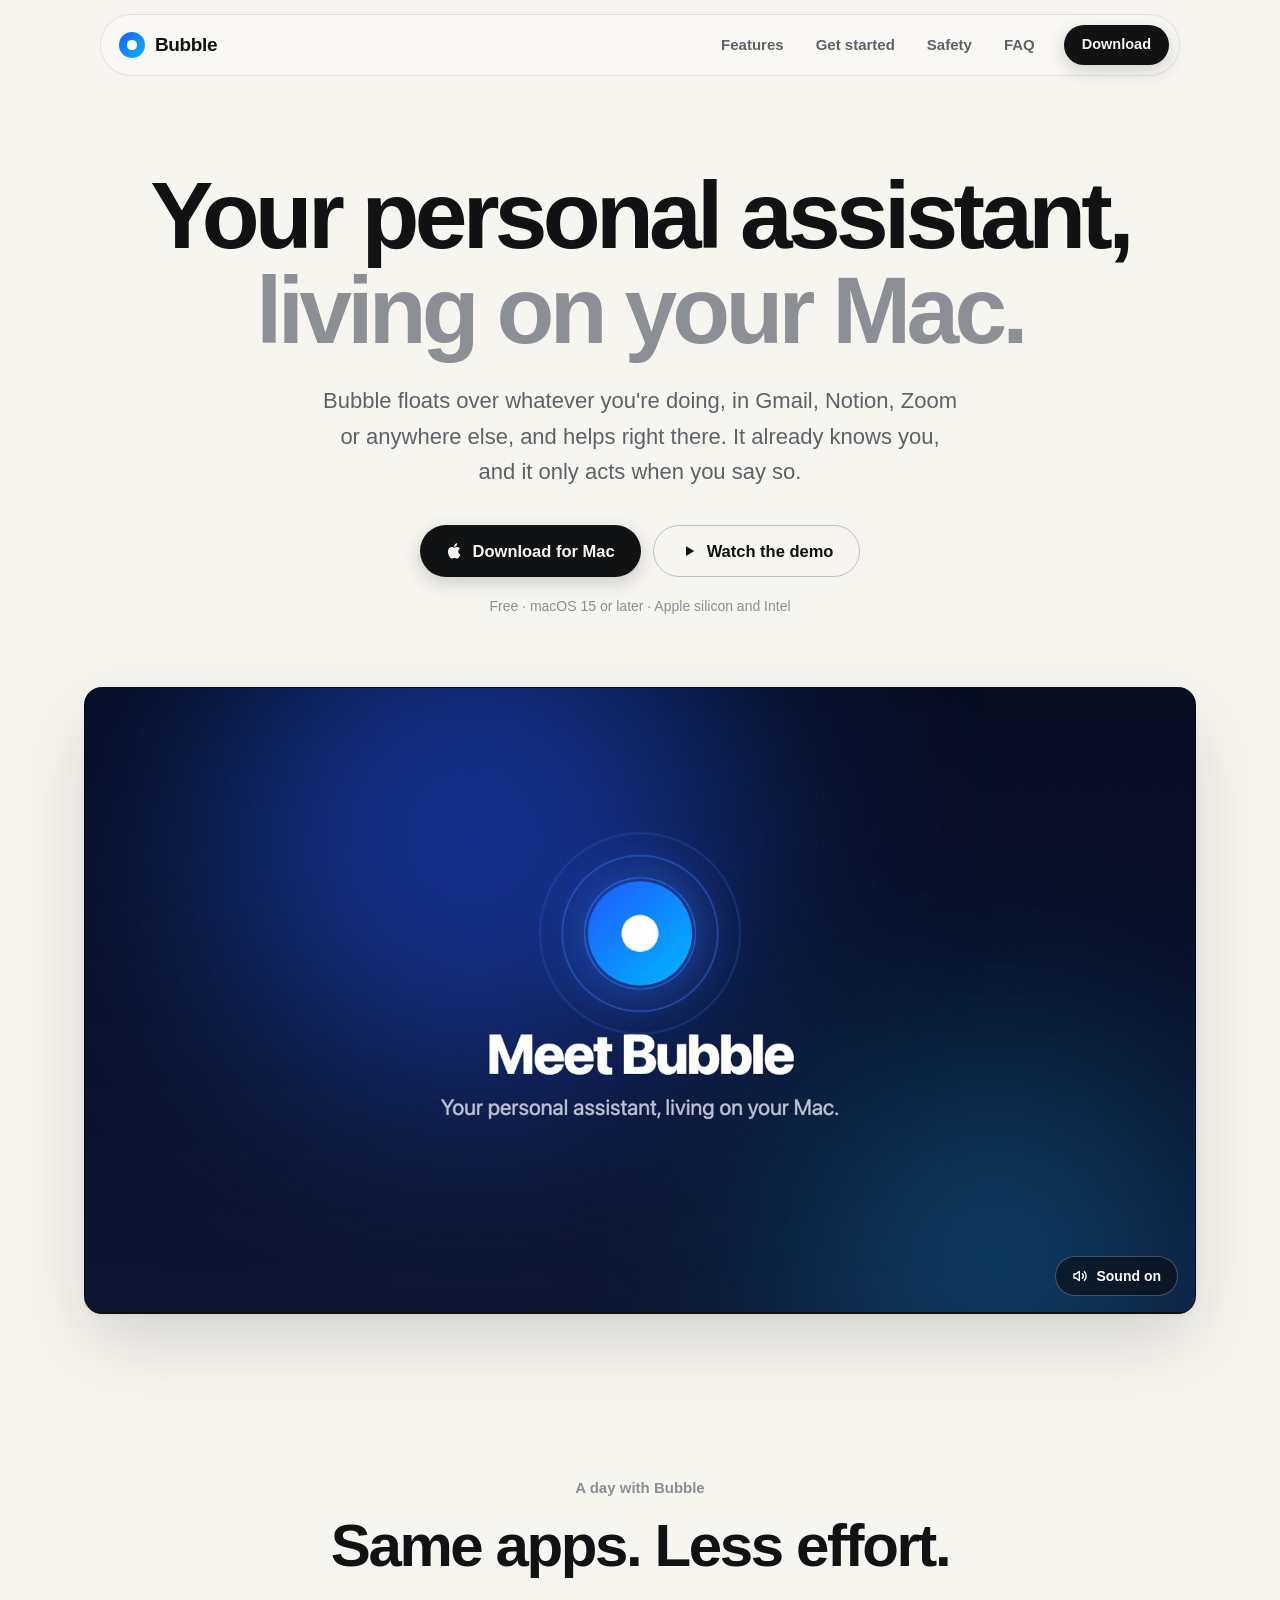
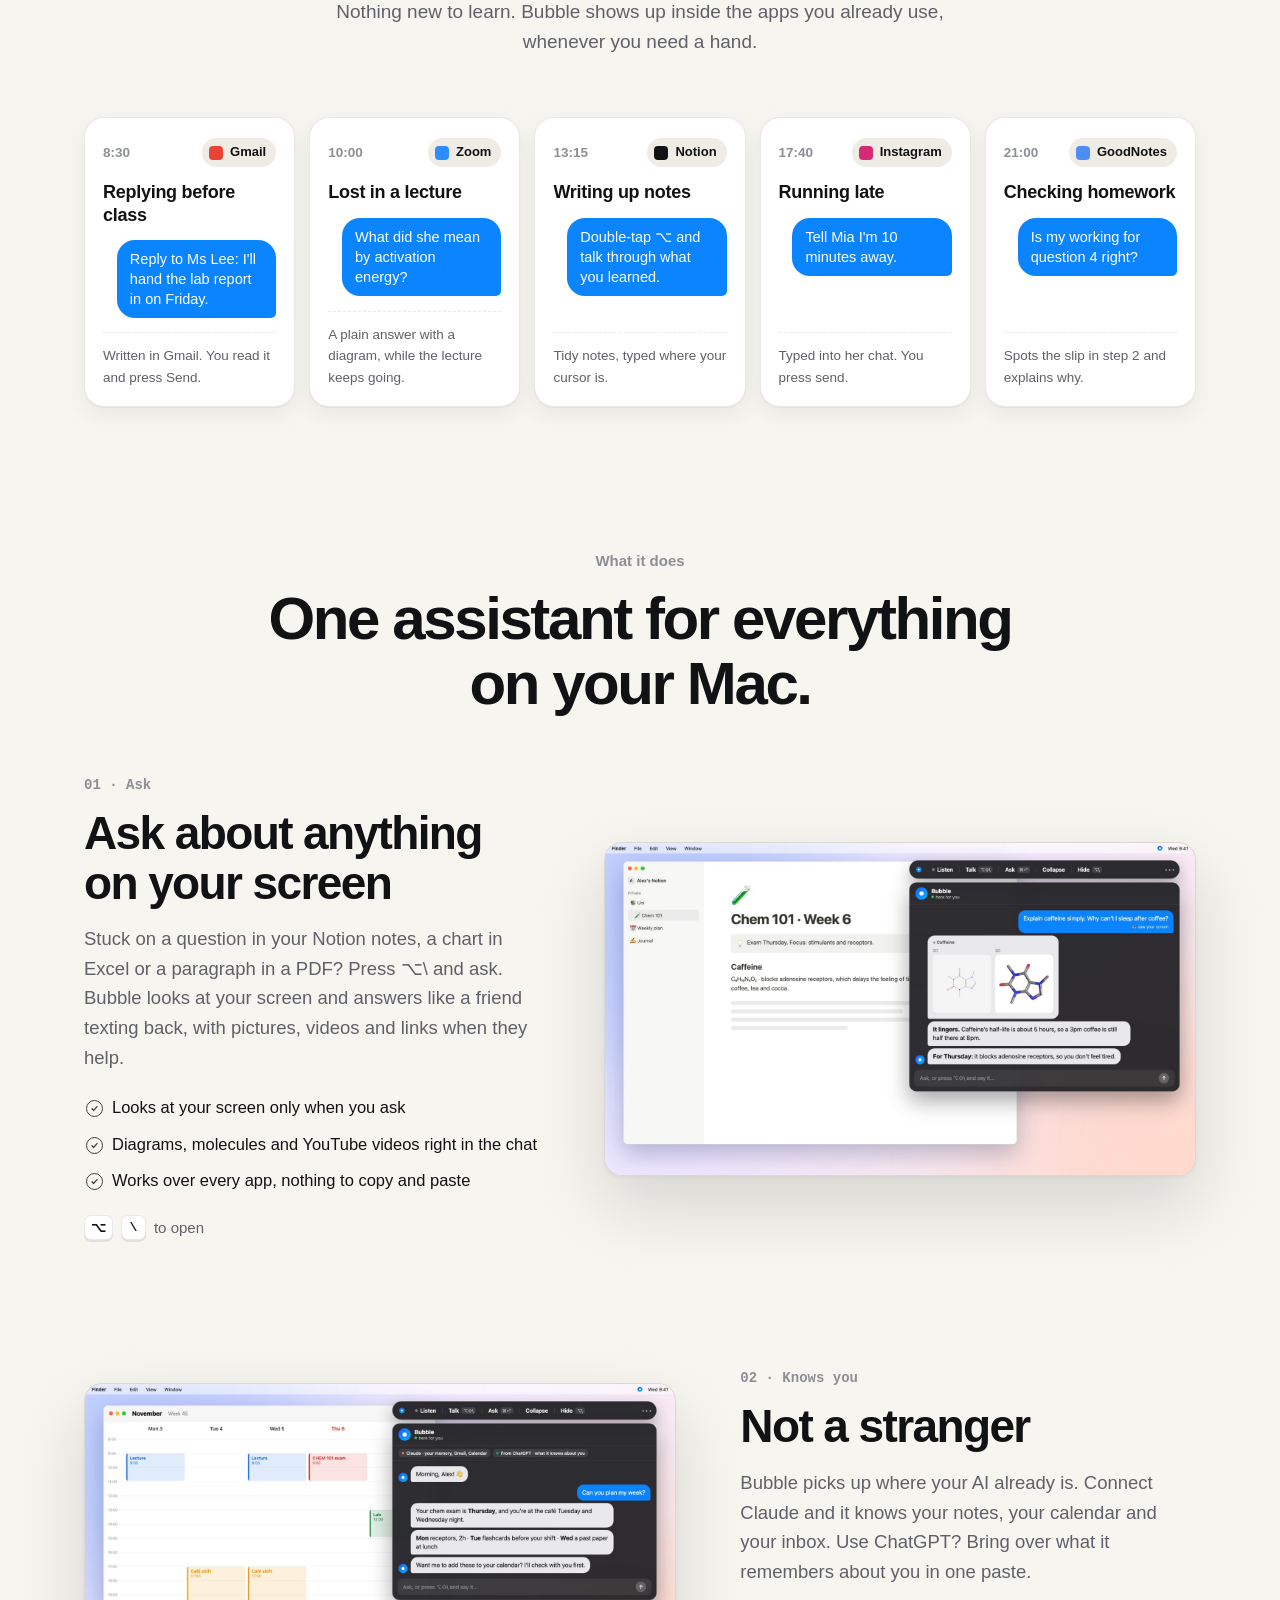
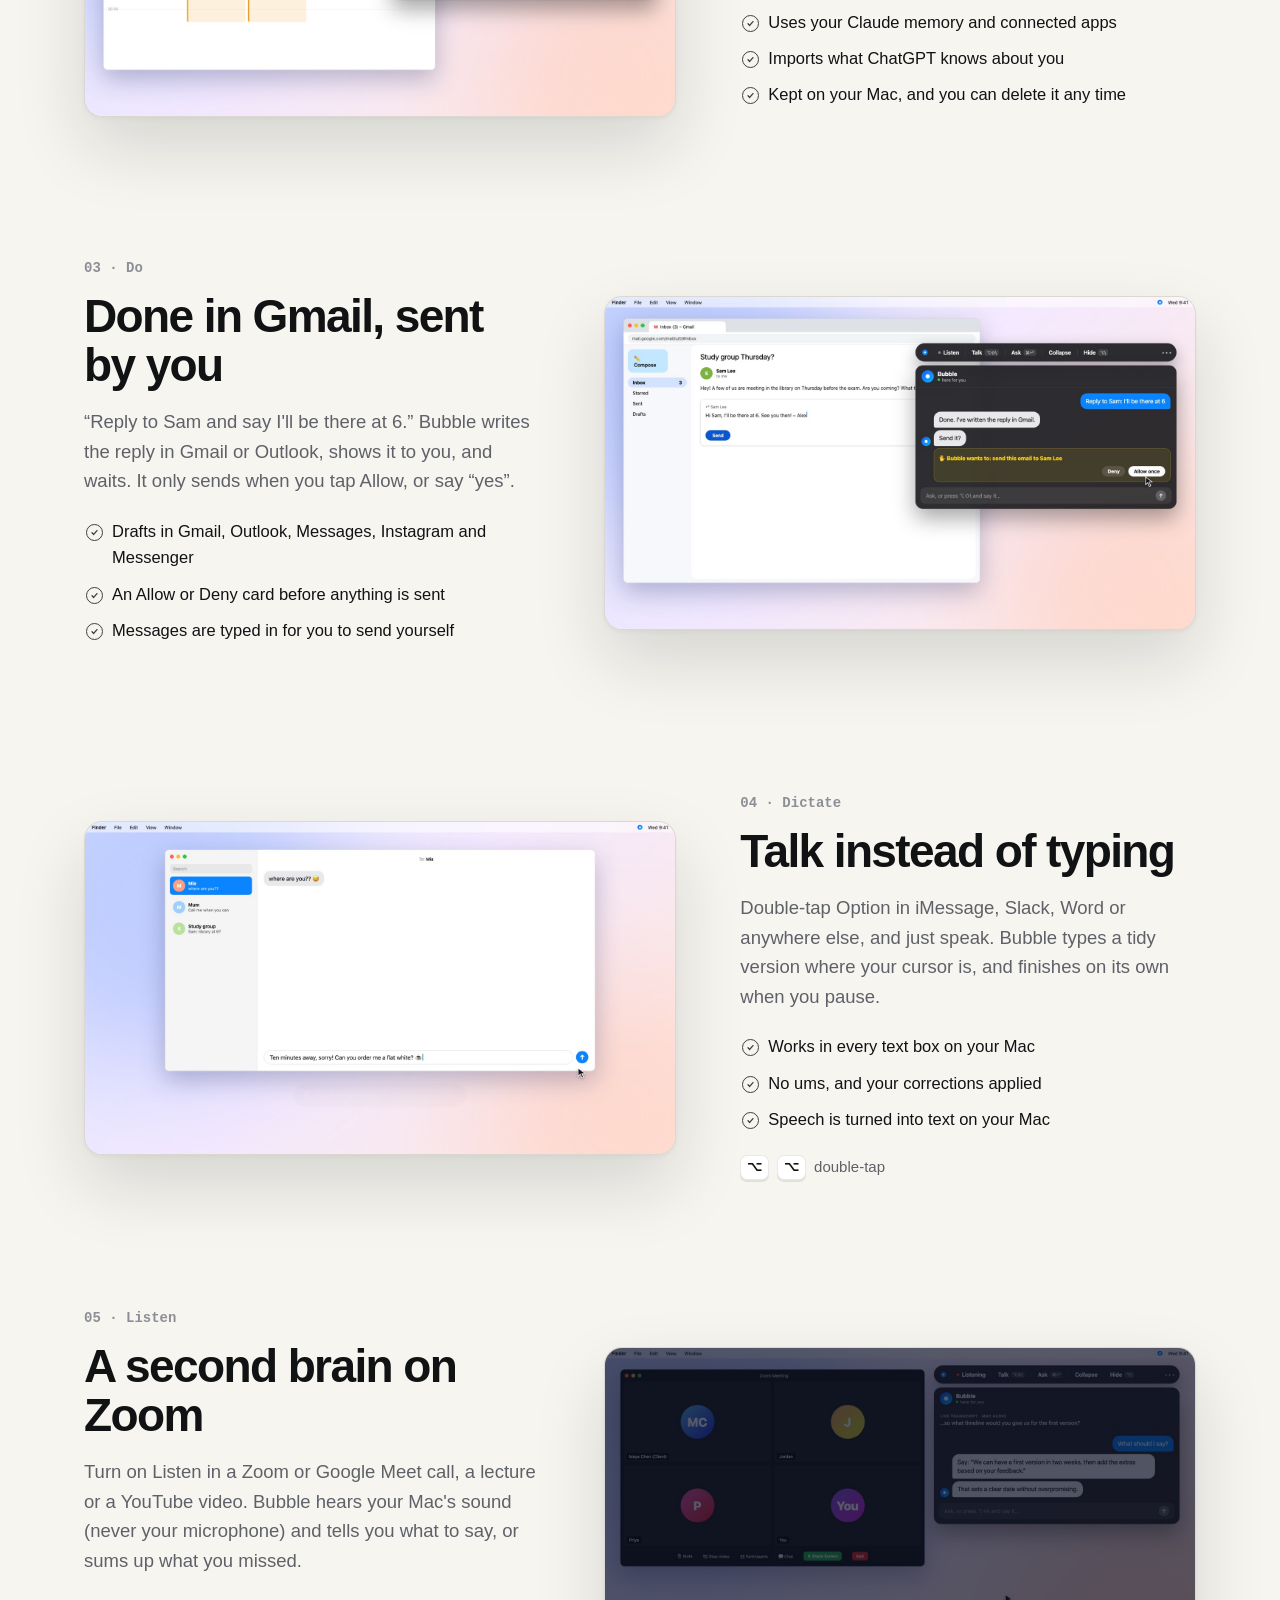
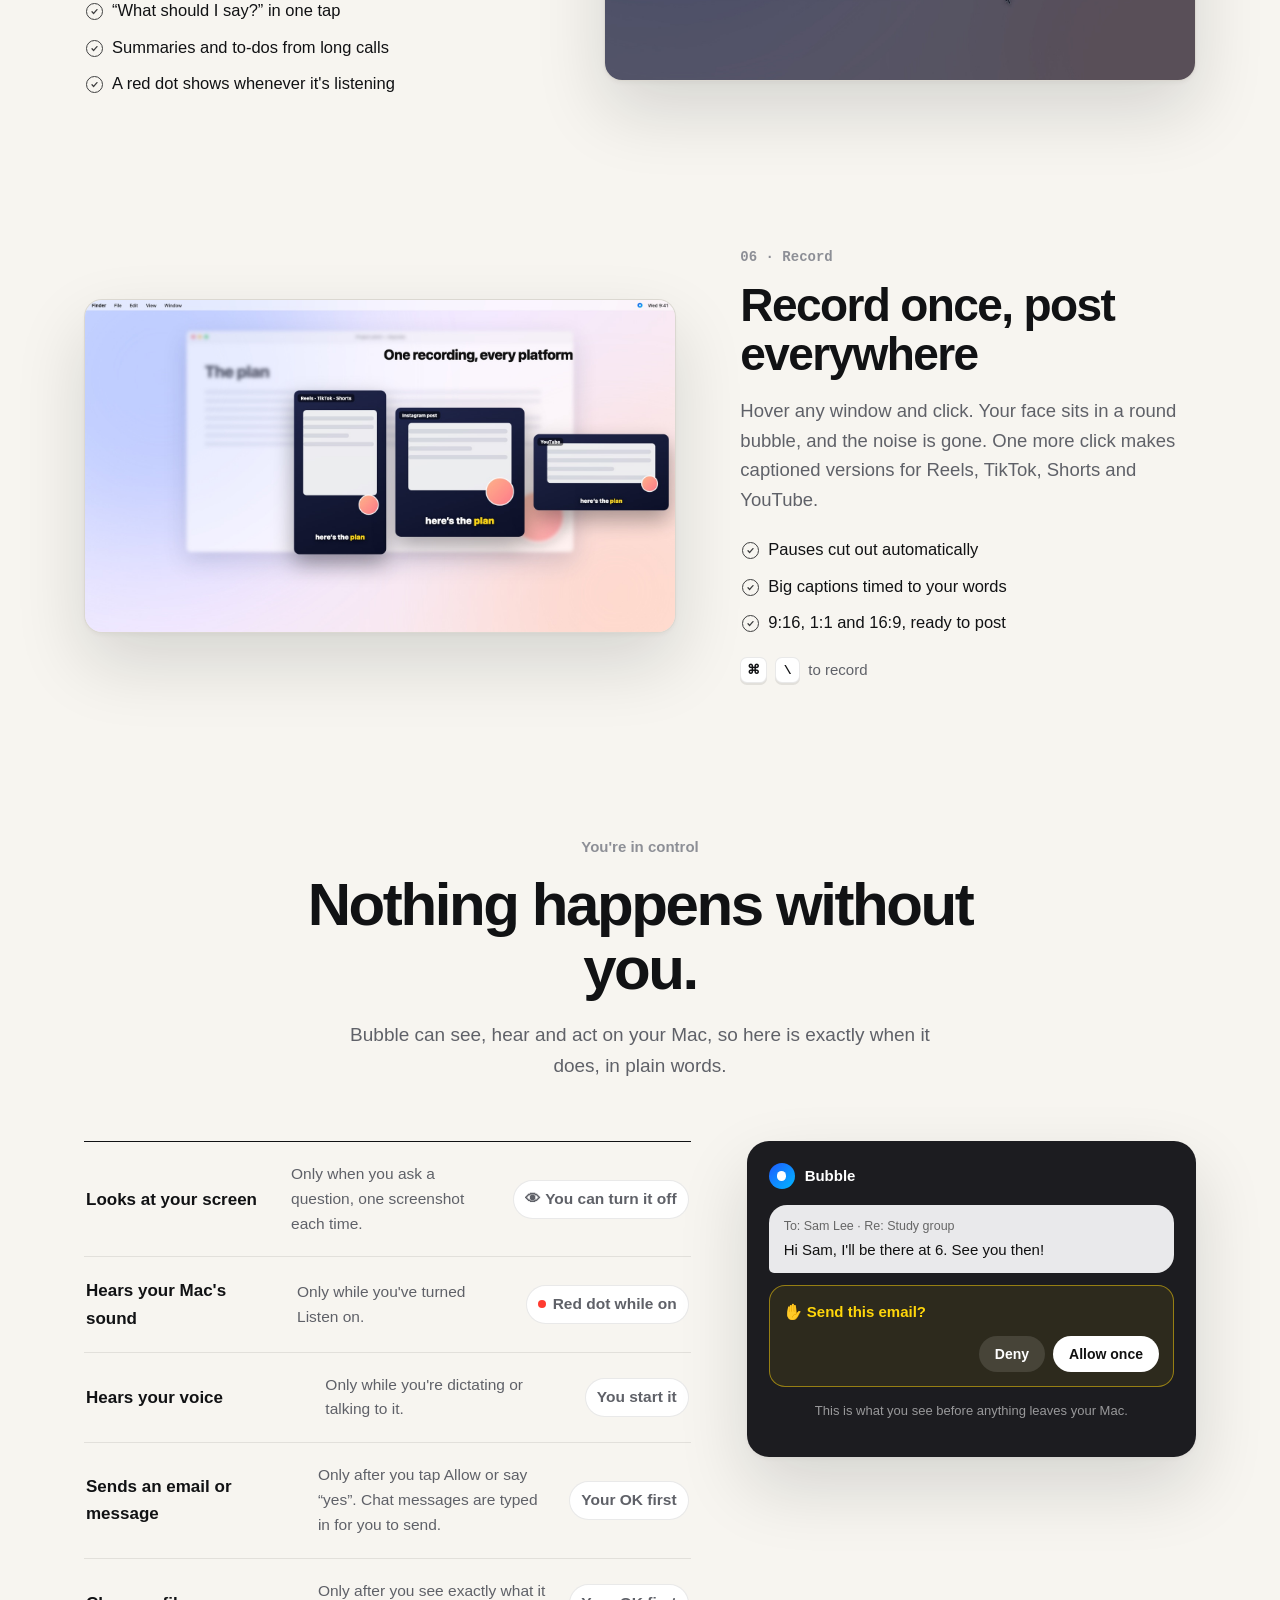
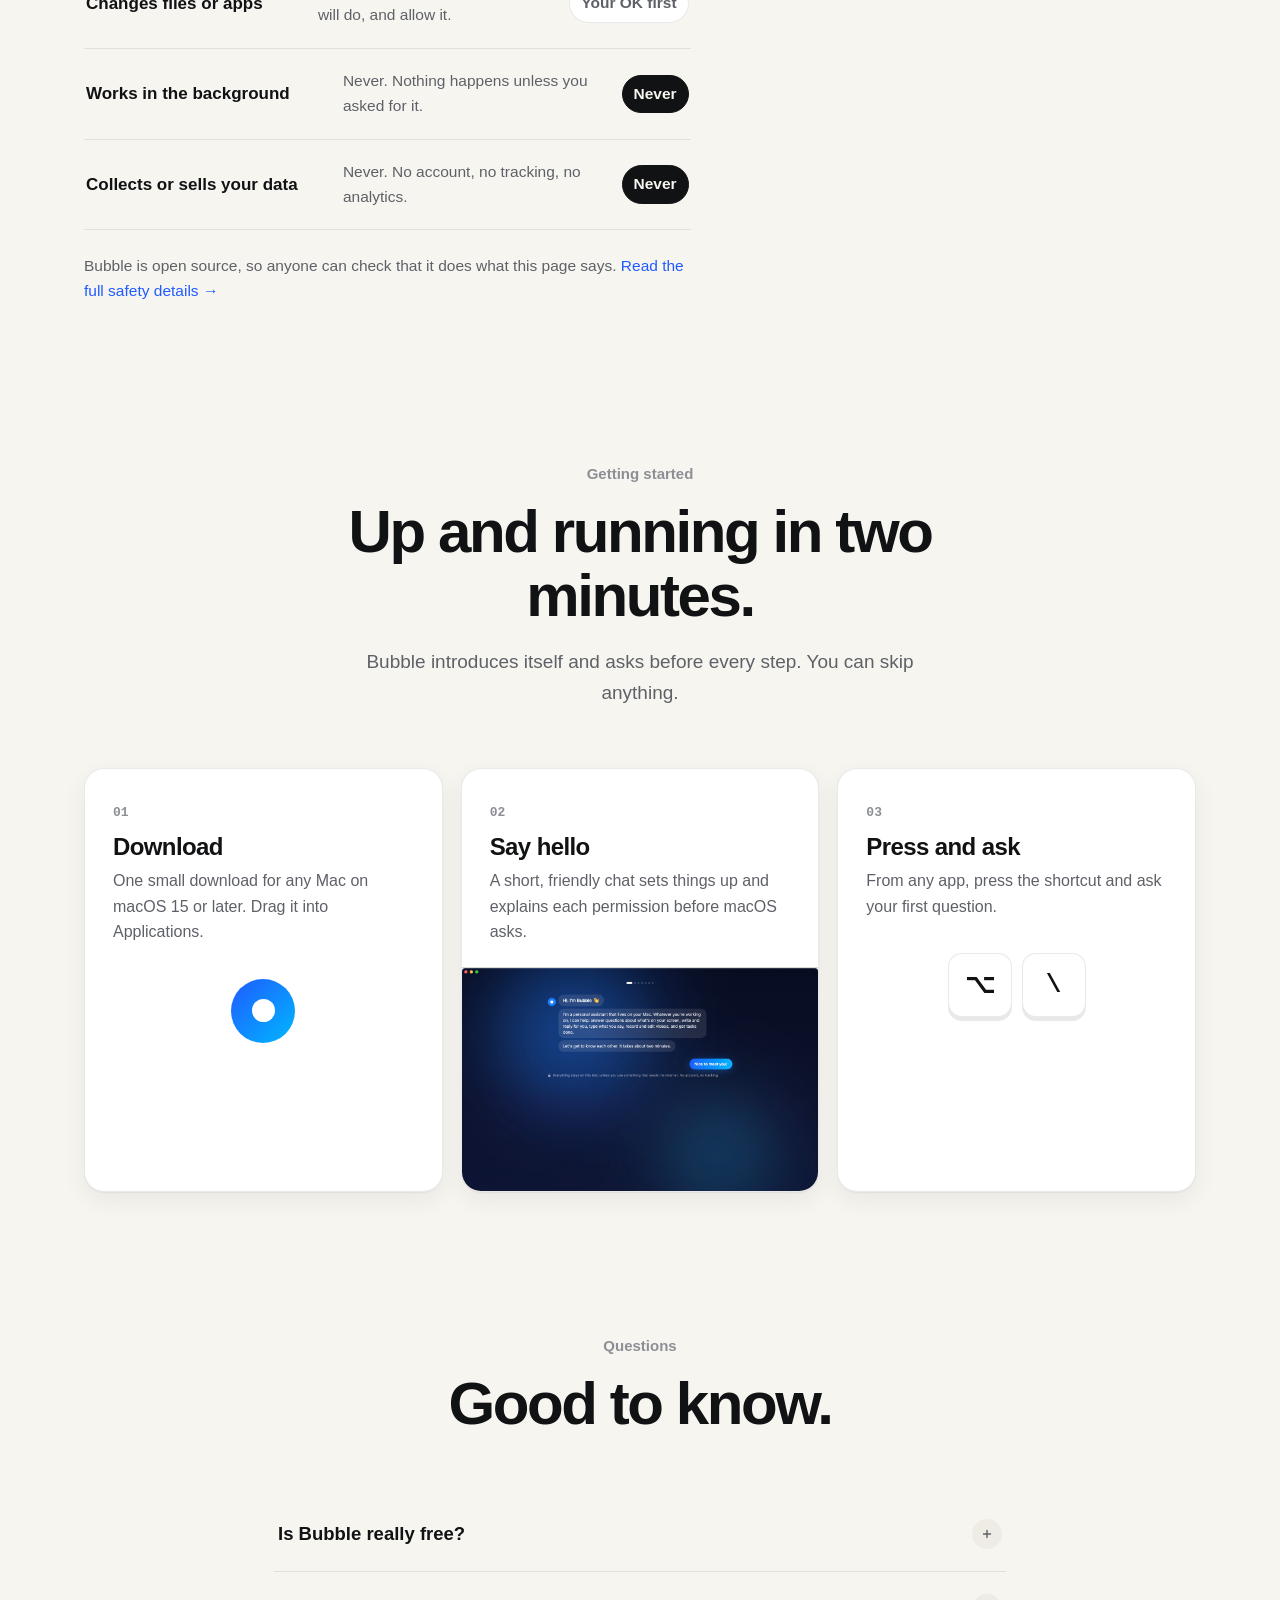
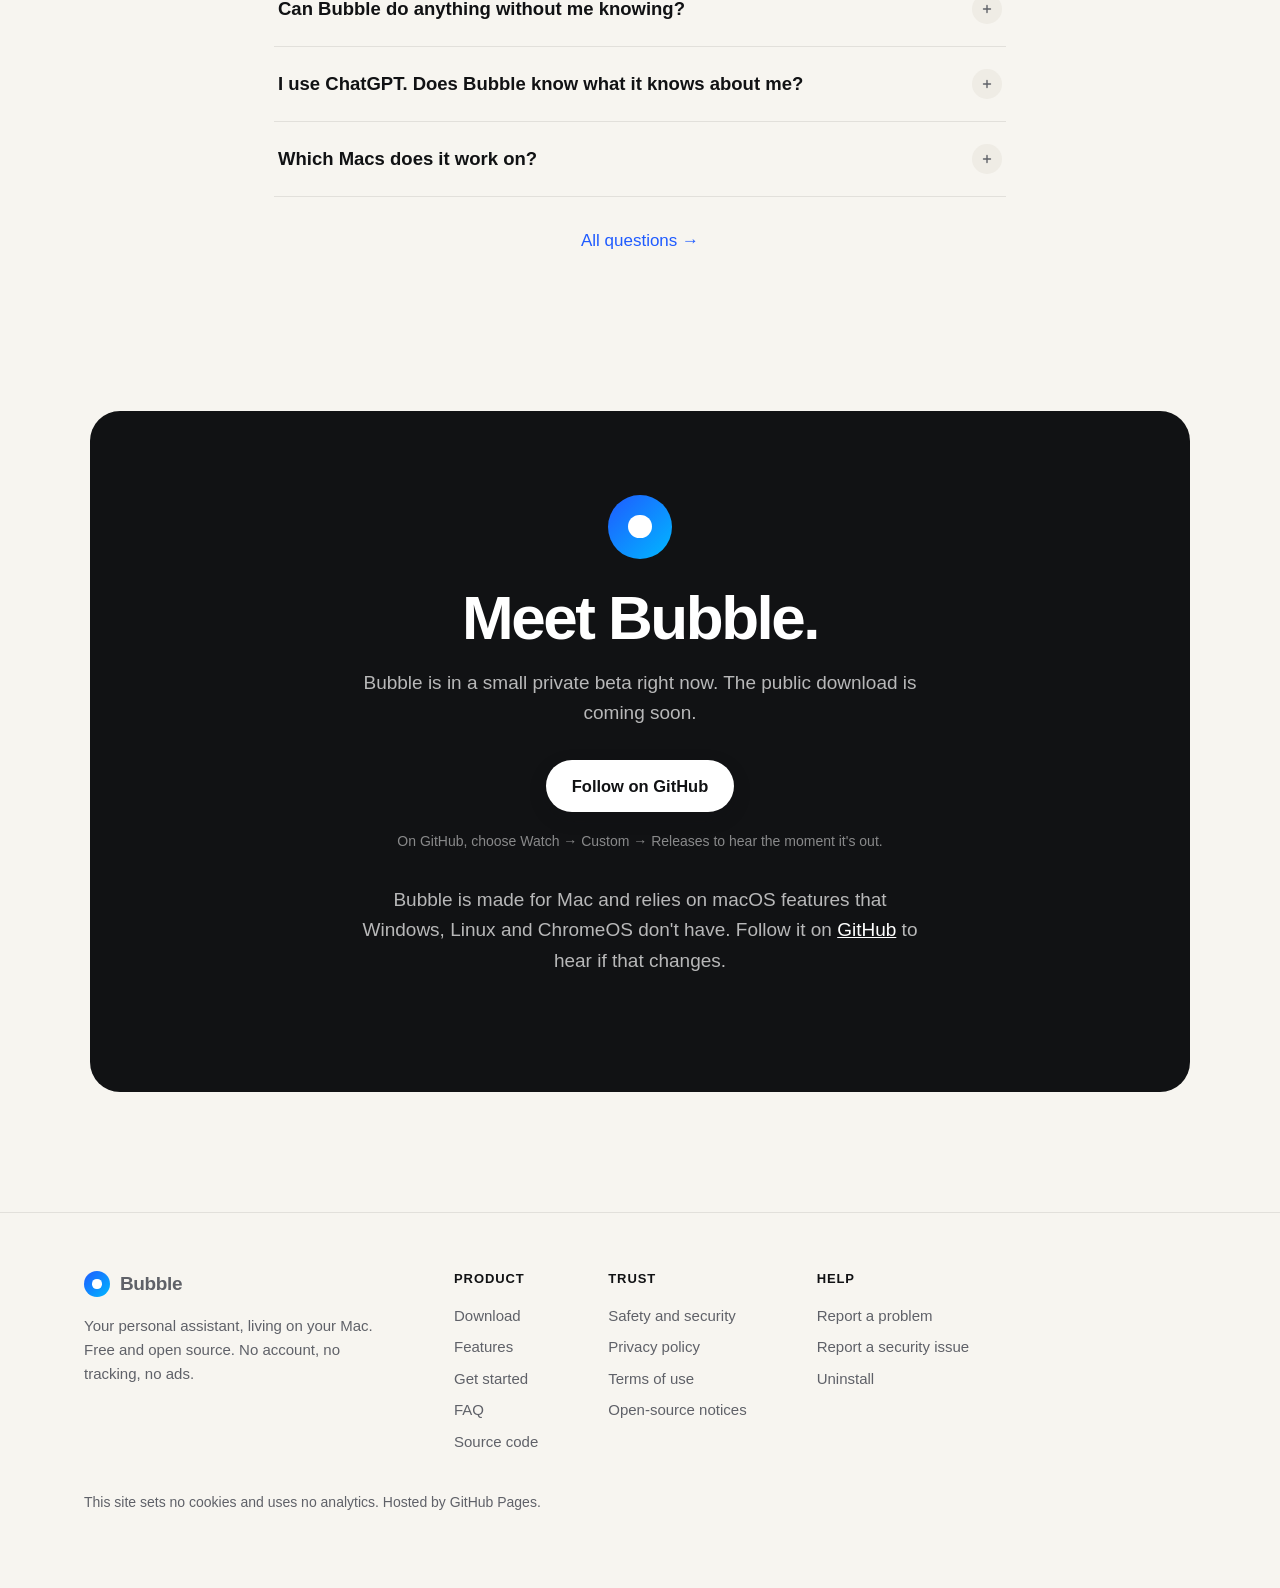
==== docs/index.html @ 8acdf7f9 "Bubble 1.2.0 beta: welcome chat, website, demo video and tester guide - A friendly welcome chat that" ====
<!doctype html>
<html lang="en">
<head>
<meta charset="utf-8">
<meta name="viewport" content="width=device-width, initial-scale=1">
<title>Bubble · Your personal assistant on your Mac</title>
<meta name="description" content="Free, open-source personal assistant for your Mac: ask about your screen, get things done, type with your voice and record videos.">
<meta name="referrer" content="no-referrer">
<meta name="theme-color" content="#070c1f">
<meta http-equiv="Content-Security-Policy" content="default-src 'self'; img-src 'self' data:; media-src 'self'; style-src 'self' 'unsafe-inline'; script-src 'self'; connect-src 'self'; base-uri 'self'; form-action 'none'">
<link rel="icon" href="assets/favicon.png">
<link rel="stylesheet" href="assets/style.css?v=5">
</head>
<body>
<div class="nav-shell">
<nav class="bar" aria-label="Main">
<a class="brand" href="index.html"><span class="logo"></span>Bubble</a>
<div class="links"><span class="glide"></span><a href="index.html#features">Features</a><a href="get-started.html">Get started</a><a href="security.html">Safety</a><a href="faq.html">FAQ</a></div>
<a href="index.html#download" class="btn primary small nav-cta">Download</a>
<button class="menu-btn" aria-label="Menu" aria-expanded="false"><span></span><span></span></button>
</nav>
</div>
<div class="drawer"><a href="index.html#features">Features</a><a href="get-started.html">Get started</a><a href="security.html">Safety</a><a href="faq.html">FAQ</a><a href="index.html#download" class="btn primary">Download for Mac</a></div>
<main>

<section class="hero">
<div class="wrap">
<h1 class="rise">Your personal assistant,<br><span class="quiet">living on your Mac.</span></h1>
<p class="lede rise" style="--d:.08s">Bubble floats over whatever you're doing, in Gmail, Notion, Zoom or anywhere else, and helps right there. It already knows you, and it only acts when you say so.</p>
<div class="actions rise" style="--d:.14s">
<a class="btn primary" href="#download"><svg viewBox="0 0 24 24" fill="currentColor"><path d="M16.4 12.6c0-2.6 2.1-3.8 2.2-3.9-1.2-1.8-3.1-2-3.7-2-1.6-.2-3.1.9-3.9.9-.8 0-2-.9-3.4-.9-1.7 0-3.3 1-4.2 2.6-1.8 3.1-.5 7.7 1.3 10.2.9 1.2 1.9 2.6 3.2 2.6 1.3-.1 1.8-.8 3.3-.8 1.6 0 2 .8 3.4.8 1.4 0 2.3-1.3 3.1-2.5 1-1.4 1.4-2.8 1.4-2.9-.1 0-2.7-1-2.7-4.1zM13.9 5c.7-.9 1.2-2 1-3.2-1 0-2.3.7-3 1.6-.7.8-1.3 2-1.1 3.1 1.1.1 2.3-.6 3.1-1.5z"/></svg>Download for Mac</a>
<a class="btn ghost" href="#demo"><svg viewBox="0 0 24 24" fill="currentColor"><path d="M8 5.5v13l11-6.5z"/></svg>Watch the demo</a>
</div>
<p class="meta rise" style="--d:.18s">Free · macOS 15 or later · Apple silicon and Intel</p>
<div class="stage rise" id="demo" style="--d:.24s">
<div class="frame"><video src="assets/bubble-demo.mp4" poster="assets/demo-poster.jpg" autoplay muted loop playsinline preload="metadata" width="1280" height="720" aria-label="A short demo of Bubble"></video></div>
<button class="sound" type="button"><svg viewBox="0 0 24 24" fill="none" stroke="currentColor" stroke-width="2" stroke-linecap="round" stroke-linejoin="round"><path d="M11 5 6 9H3v6h3l5 4z"/><path d="M15.5 8.5a5 5 0 0 1 0 7M18.5 5.5a9 9 0 0 1 0 13"/></svg><span>Sound on</span></button>
</div>
</div>
</section>

<section class="block"><div class="wrap">
<div class="head reveal"><span class="kicker">A day with Bubble</span><h2>Same apps. Less effort.</h2><p>Nothing new to learn. Bubble shows up inside the apps you already use, whenever you need a hand.</p></div>
<div class="day"><div class="moment reveal" style="--d:0.00s"><div class="when">8:30<span class="app"><i style="background:#ea4335"></i>Gmail</span></div>
<h3>Replying before class</h3><div class="said">Reply to Ms Lee: I'll hand the lab report in on Friday.</div><div class="then">Written in Gmail. You read it and press Send.</div></div><div class="moment reveal" style="--d:0.07s"><div class="when">10:00<span class="app"><i style="background:#2d8cff"></i>Zoom</span></div>
<h3>Lost in a lecture</h3><div class="said">What did she mean by activation energy?</div><div class="then">A plain answer with a diagram, while the lecture keeps going.</div></div><div class="moment reveal" style="--d:0.14s"><div class="when">13:15<span class="app"><i style="background:#111214"></i>Notion</span></div>
<h3>Writing up notes</h3><div class="said">Double-tap ⌥ and talk through what you learned.</div><div class="then">Tidy notes, typed where your cursor is.</div></div><div class="moment reveal" style="--d:0.21s"><div class="when">17:40<span class="app"><i style="background:#d62976"></i>Instagram</span></div>
<h3>Running late</h3><div class="said">Tell Mia I'm 10 minutes away.</div><div class="then">Typed into her chat. You press send.</div></div><div class="moment reveal" style="--d:0.28s"><div class="when">21:00<span class="app"><i style="background:#4e8cf6"></i>GoodNotes</span></div>
<h3>Checking homework</h3><div class="said">Is my working for question 4 right?</div><div class="then">Spots the slip in step 2 and explains why.</div></div></div>
</div></section>

<section class="block" id="features"><div class="wrap">
<div class="head reveal"><span class="kicker">What it does</span><h2>One assistant for everything on your Mac.</h2></div>
<div class="story">
<div class="copy reveal"><div class="num">01 · Ask</div><h3>Ask about anything on your screen</h3><p>Stuck on a question in your Notion notes, a chart in Excel or a paragraph in a PDF? Press ⌥\ and ask. Bubble looks at your screen and answers like a friend texting back, with pictures, videos and links when they help.</p><ul class="ticks"><li>Looks at your screen only when you ask</li><li>Diagrams, molecules and YouTube videos right in the chat</li><li>Works over every app, nothing to copy and paste</li></ul><div class="keys"><kbd>⌥</kbd><kbd>\</kbd> to open</div></div>
<div class="shot reveal" style="--d:.12s"><img src="assets/feat-ask.jpg" alt="Bubble's chat over a Notion page of chemistry notes, showing caffeine's structure" width="1600" height="900" loading="lazy"></div>
</div><div class="story flip">
<div class="copy reveal"><div class="num">02 · Knows you</div><h3>Not a stranger</h3><p>Bubble picks up where your AI already is. Connect Claude and it knows your notes, your calendar and your inbox. Use ChatGPT? Bring over what it remembers about you in one paste.</p><ul class="ticks"><li>Uses your Claude memory and connected apps</li><li>Imports what ChatGPT knows about you</li><li>Kept on your Mac, and you can delete it any time</li></ul></div>
<div class="shot reveal" style="--d:.12s"><img src="assets/feat-knows.jpg" alt="Bubble planning a revision week around the user's exam and shifts" width="1600" height="900" loading="lazy"></div>
</div><div class="story">
<div class="copy reveal"><div class="num">03 · Do</div><h3>Done in Gmail, sent by you</h3><p>“Reply to Sam and say I'll be there at 6.” Bubble writes the reply in Gmail or Outlook, shows it to you, and waits. It only sends when you tap Allow, or say “yes”.</p><ul class="ticks"><li>Drafts in Gmail, Outlook, Messages, Instagram and Messenger</li><li>An Allow or Deny card before anything is sent</li><li>Messages are typed in for you to send yourself</li></ul></div>
<div class="shot reveal" style="--d:.12s"><img src="assets/feat-do.jpg" alt="Bubble writing a reply in Gmail and waiting for approval to send" width="1600" height="900" loading="lazy"></div>
</div><div class="story flip">
<div class="copy reveal"><div class="num">04 · Dictate</div><h3>Talk instead of typing</h3><p>Double-tap Option in iMessage, Slack, Word or anywhere else, and just speak. Bubble types a tidy version where your cursor is, and finishes on its own when you pause.</p><ul class="ticks"><li>Works in every text box on your Mac</li><li>No ums, and your corrections applied</li><li>Speech is turned into text on your Mac</li></ul><div class="keys"><kbd>⌥</kbd><kbd>⌥</kbd> double-tap</div></div>
<div class="shot reveal" style="--d:.12s"><img src="assets/feat-dictate.jpg" alt="Bubble typing a dictated message into iMessage" width="1600" height="900" loading="lazy"></div>
</div><div class="story">
<div class="copy reveal"><div class="num">05 · Listen</div><h3>A second brain on Zoom</h3><p>Turn on Listen in a Zoom or Google Meet call, a lecture or a YouTube video. Bubble hears your Mac's sound (never your microphone) and tells you what to say, or sums up what you missed.</p><ul class="ticks"><li>“What should I say?” in one tap</li><li>Summaries and to-dos from long calls</li><li>A red dot shows whenever it's listening</li></ul></div>
<div class="shot reveal" style="--d:.12s"><img src="assets/feat-listen.jpg" alt="Bubble listening to a Zoom call and suggesting a reply" width="1600" height="900" loading="lazy"></div>
</div><div class="story flip">
<div class="copy reveal"><div class="num">06 · Record</div><h3>Record once, post everywhere</h3><p>Hover any window and click. Your face sits in a round bubble, and the noise is gone. One more click makes captioned versions for Reels, TikTok, Shorts and YouTube.</p><ul class="ticks"><li>Pauses cut out automatically</li><li>Big captions timed to your words</li><li>9:16, 1:1 and 16:9, ready to post</li></ul><div class="keys"><kbd>⌘</kbd><kbd>\</kbd> to record</div></div>
<div class="shot reveal" style="--d:.12s"><img src="assets/feat-record.jpg" alt="Three captioned videos made from one recording" width="1600" height="900" loading="lazy"></div>
</div>
</div></section>

<section class="block" id="control" style="padding-top:10px"><div class="wrap">
<div class="head reveal"><span class="kicker">You're in control</span><h2>Nothing happens without you.</h2><p>Bubble can see, hear and act on your Mac, so here is exactly when it does, in plain words.</p></div>
<div class="control">
<div class="reveal"><div class="ledger"><div class="row"><b>Looks at your screen</b><span>Only when you ask a question, one screenshot each time.</span><span class="tag">👁 You can turn it off</span></div><div class="row"><b>Hears your Mac's sound</b><span>Only while you've turned Listen on.</span><span class="tag"><span class="dot"></span>Red dot while on</span></div><div class="row"><b>Hears your voice</b><span>Only while you're dictating or talking to it.</span><span class="tag">You start it</span></div><div class="row"><b>Sends an email or message</b><span>Only after you tap Allow or say “yes”. Chat messages are typed in for you to send.</span><span class="tag">Your OK first</span></div><div class="row"><b>Changes files or apps</b><span>Only after you see exactly what it will do, and allow it.</span><span class="tag">Your OK first</span></div><div class="row"><b>Works in the background</b><span>Never. Nothing happens unless you asked for it.</span><span class="tag never">Never</span></div><div class="row"><b>Collects or sells your data</b><span>Never. No account, no tracking, no analytics.</span><span class="tag never">Never</span></div></div>
<p class="ledger-foot">Bubble is open source, so anyone can check that it does what this page says. <a href="security.html">Read the full safety details →</a></p></div>
<div class="approval reveal" style="--d:.12s">
<div class="who"><span class="logo"></span>Bubble</div>
<div class="msg"><small>To: Sam Lee · Re: Study group</small>Hi Sam, I'll be there at 6. See you then!</div>
<div class="ask"><p>✋ Send this email?</p><div class="btns"><span>Deny</span><span class="yes">Allow once</span></div></div>
<p class="cap">This is what you see before anything leaves your Mac.</p>
</div>
</div>
</div></section>

<section class="block"><div class="wrap">
<div class="head reveal"><span class="kicker">Getting started</span><h2>Up and running in two minutes.</h2><p>Bubble introduces itself and asks before every step. You can skip anything.</p></div>
<div class="steps3">
<div class="step reveal"><b class="n">01</b><h3>Download</h3><p>One small download for any Mac on macOS 15 or later. Drag it into Applications.</p><div class="big-keys"><div class="logo" style="width:64px;height:64px"></div></div></div>
<div class="step reveal" style="--d:.1s"><b class="n">02</b><h3>Say hello</h3><p>A short, friendly chat sets things up and explains each permission before macOS asks.</p><div class="pic"><img src="assets/onboard-hello.jpg" alt="Bubble's welcome chat" width="1200" height="776" loading="lazy"></div></div>
<div class="step reveal" style="--d:.2s"><b class="n">03</b><h3>Press and ask</h3><p>From any app, press the shortcut and ask your first question.</p><div class="big-keys"><kbd>⌥</kbd><kbd>\</kbd></div></div>
</div>
</div></section>

<section class="block"><div class="wrap narrow">
<div class="head reveal"><span class="kicker">Questions</span><h2>Good to know.</h2></div>
<div class="faq reveal">
<details><summary>Is Bubble really free?</summary><p>Yes. It's open source with no paid tier and no ads. The assistant uses an AI you bring yourself (your Claude plan or your own API key).</p></details>
<details><summary>Can Bubble do anything without me knowing?</summary><p>No. It only looks, listens or acts when you ask, shows a red dot while it's listening, and anything that sends or changes something waits for your Allow.</p></details>
<details><summary>I use ChatGPT. Does Bubble know what it knows about me?</summary><p>You can bring it over: Bubble gives you a short prompt to paste into ChatGPT, and you paste the answer back. It's saved on your Mac and you can delete it any time. The answers themselves come from Claude.</p></details>
<details><summary>Which Macs does it work on?</summary><p>Any Mac on macOS 15 Sequoia or later, with Apple silicon or Intel. There's no Windows or phone version yet.</p></details>
</div>
<p class="center" style="margin-top:30px"><a href="faq.html">All questions →</a></p>
</div></section>

<section id="download"><div class="wrap">
<div class="cta reveal">
<div class="logo"></div>
<h2>Meet Bubble.</h2>
<div data-available="false"><p>Bubble is in a small private beta right now. The public download is coming soon.</p>
<a class="btn primary" href="https://github.com/HarryNGU/bubble">Follow on GitHub</a>
<p class="fine">On GitHub, choose Watch → Custom → Releases to hear the moment it's out.</p></div>
<div data-os="mac" data-available="true" hidden>
<p>Free, for any Mac on macOS 15 or later.</p>
<a class="btn primary" data-release="url" href="https://github.com/HarryNGU/bubble/releases/latest"><svg viewBox="0 0 24 24" fill="currentColor"><path d="M16.4 12.6c0-2.6 2.1-3.8 2.2-3.9-1.2-1.8-3.1-2-3.7-2-1.6-.2-3.1.9-3.9.9-.8 0-2-.9-3.4-.9-1.7 0-3.3 1-4.2 2.6-1.8 3.1-.5 7.7 1.3 10.2.9 1.2 1.9 2.6 3.2 2.6 1.3-.1 1.8-.8 3.3-.8 1.6 0 2 .8 3.4.8 1.4 0 2.3-1.3 3.1-2.5 1-1.4 1.4-2.8 1.4-2.9-.1 0-2.7-1-2.7-4.1zM13.9 5c.7-.9 1.2-2 1-3.2-1 0-2.3.7-3 1.6-.7.8-1.3 2-1.1 3.1 1.1.1 2.3-.6 3.1-1.5z"/></svg>Download for Mac</a>
<p class="fine">Version <span data-release="version">1.1.0</span> · <span data-release="size">3.3 MB</span> · Apple silicon and Intel · <a href="get-started.html">Install guide</a></p>
</div>
<div data-os="ios android" class="elsewhere" hidden><p>Bubble is a Mac app. Open this page on your Mac to download it.</p></div>
<div data-os="windows linux chromeos other" class="elsewhere" hidden><p>Bubble is made for Mac and relies on macOS features that Windows, Linux and ChromeOS don't have. Follow it on <a href="https://github.com/HarryNGU/bubble" style="color:#fff;text-decoration:underline">GitHub</a> to hear if that changes.</p></div>
</div>
</div></section>

</main>
<footer class="site"><div class="wrap"><div class="cols">
<div><a class="brand" href="index.html"><span class="logo"></span>Bubble</a><p style="max-width:300px">Your personal assistant, living on your Mac. Free and open source. No account, no tracking, no ads.</p></div>
<div><h4>Product</h4><ul><li><a href="index.html#download">Download</a></li><li><a href="index.html#features">Features</a></li><li><a href="get-started.html">Get started</a></li><li><a href="faq.html">FAQ</a></li><li><a href="https://github.com/HarryNGU/bubble">Source code</a></li></ul></div>
<div><h4>Trust</h4><ul><li><a href="security.html">Safety and security</a></li><li><a href="privacy.html">Privacy policy</a></li><li><a href="terms.html">Terms of use</a></li><li><a href="notices.html">Open-source notices</a></li></ul></div>
<div><h4>Help</h4><ul><li><a href="https://github.com/HarryNGU/bubble/issues">Report a problem</a></li><li><a href="https://github.com/HarryNGU/bubble/security/advisories/new">Report a security issue</a></li><li><a href="get-started.html#uninstall">Uninstall</a></li></ul></div>
</div><p style="margin-top:34px;font-size:14px">This site sets no cookies and uses no analytics. Hosted by GitHub Pages.</p></div></footer>
<script src="assets/site.js?v=5"></script>
</body>
</html>
---- docs/assets/style.css ----
/* Bubble's website. System fonts and no outside requests, so visiting it shares nothing. */
:root {
  --bg: #f7f5f0;
  --paper: #fbfaf7;
  --soft: #efece5;
  --card: #ffffff;
  --ink: #111214;
  --sub: #5f6168;
  --faint: #8d8f96;
  --line: rgba(17, 18, 20, 0.09);
  --accent: #1f5bff;
  --blue: #1f5bff;
  --cyan: #00b8ff;
  --red: #ff3b30;
  --ok: #1f9d55;
  --warn: #b26a00;
  --radius: 20px;
  --shadow: 0 1px 1px rgba(17, 18, 20, 0.04), 0 8px 24px rgba(17, 18, 20, 0.06);
  --lift: 0 2px 4px rgba(17, 18, 20, 0.04), 0 30px 70px rgba(17, 18, 20, 0.14);
  --ease: cubic-bezier(0.22, 1, 0.36, 1);
  color-scheme: light;
}
@media (prefers-color-scheme: dark) {
  :root:not([data-theme="light"]) {
    --bg: #111214; --paper: #16171a; --soft: #1d1e22; --card: #1b1c20; --ink: #f3f2ee; --sub: #a5a6ac; --faint: #7d7f86;
    --line: rgba(255, 255, 255, 0.09); --ok: #4cc27f; --warn: #f0a640; color-scheme: dark;
    --shadow: 0 1px 1px rgba(0,0,0,0.3), 0 8px 24px rgba(0,0,0,0.3); --lift: 0 30px 70px rgba(0,0,0,0.5);
  }
}
:root[data-theme="dark"] {
  --bg: #111214; --paper: #16171a; --soft: #1d1e22; --card: #1b1c20; --ink: #f3f2ee; --sub: #a5a6ac; --faint: #7d7f86;
  --line: rgba(255, 255, 255, 0.09); --ok: #4cc27f; --warn: #f0a640; color-scheme: dark;
  --shadow: 0 1px 1px rgba(0,0,0,0.3), 0 8px 24px rgba(0,0,0,0.3); --lift: 0 30px 70px rgba(0,0,0,0.5);
}

* { box-sizing: border-box; }
[hidden] { display: none !important; }
html { -webkit-text-size-adjust: 100%; scroll-behavior: smooth; scroll-padding-top: 96px; }
body {
  margin: 0; background: var(--bg); color: var(--ink); overflow-x: hidden;
  font: 17px/1.6 -apple-system, BlinkMacSystemFont, "SF Pro Text", "Segoe UI", Roboto, "Helvetica Neue", Arial, sans-serif;
  -webkit-font-smoothing: antialiased;
}
a { color: var(--accent); text-decoration: none; }
a:hover { text-decoration: underline; text-underline-offset: 3px; }
img, video { max-width: 100%; height: auto; display: block; }
code, kbd { font: 0.88em ui-monospace, "SF Mono", Menlo, monospace; }
kbd { display: inline-flex; align-items: center; justify-content: center; min-width: 1.9em; height: 1.9em; padding: 0 0.45em; border-radius: 7px;
  background: var(--card); border: 1px solid var(--line); box-shadow: 0 2px 0 var(--line); font-weight: 600; white-space: nowrap; color: var(--ink); }
h1, h2, h3 { letter-spacing: -0.025em; line-height: 1.08; margin: 0; }

.wrap { max-width: 1160px; margin: 0 auto; padding: 0 24px; }
.narrow { max-width: 780px; }
.center { text-align: center; }
.muted { color: var(--sub); }

/* ───────────── Navigation: a floating pill that stays with you ───────────── */
.nav-shell { position: fixed; top: 14px; left: 0; right: 0; z-index: 50; display: flex; justify-content: center; padding: 0 14px; pointer-events: none; }
nav.bar { pointer-events: auto; display: flex; align-items: center; gap: 6px; width: 100%; max-width: 1080px; height: 62px; padding: 0 10px 0 18px;
  border-radius: 999px; background: color-mix(in srgb, var(--paper) 70%, transparent); backdrop-filter: saturate(160%) blur(18px); -webkit-backdrop-filter: saturate(160%) blur(18px);
  border: 1px solid var(--line); transition: height 0.4s var(--ease), max-width 0.4s var(--ease), box-shadow 0.4s, background 0.4s; }
.nav-shell.scrolled nav.bar { height: 54px; max-width: 960px; background: color-mix(in srgb, var(--paper) 86%, transparent); box-shadow: 0 8px 30px rgba(17,18,20,0.1); }
.nav-shell.on-dark nav.bar { background: rgba(20,20,24,0.6); border-color: rgba(255,255,255,0.12); }
.nav-shell.on-dark .brand, .nav-shell.on-dark .links a { color: rgba(255,255,255,0.86); }
.nav-shell.on-dark .menu-btn span { background: #fff; }
.brand { display: flex; align-items: center; gap: 10px; font-weight: 720; font-size: 19px; color: var(--ink); letter-spacing: -0.02em; margin-right: 10px; }
.brand:hover { text-decoration: none; }
.logo { width: 26px; height: 26px; border-radius: 50%; background: linear-gradient(135deg, var(--blue), var(--cyan)); position: relative; flex: none; }
.logo::after { content: ""; position: absolute; inset: 32%; border-radius: 50%; background: #fff; }
.brand .logo { transition: transform 0.5s var(--ease); }
.brand:hover .logo { transform: scale(1.12) rotate(-8deg); }
.links { position: relative; display: flex; align-items: center; gap: 2px; margin-left: auto; }
.links a { position: relative; z-index: 1; padding: 8px 15px; border-radius: 999px; font-size: 15px; font-weight: 550; color: var(--sub); transition: color 0.25s; }
.links a:hover { text-decoration: none; color: var(--ink); }
.links a[aria-current="page"] { color: var(--ink); }
.links .glide { position: absolute; z-index: 0; top: 0; height: 100%; border-radius: 999px; background: var(--soft);
  opacity: 0; transition: left 0.35s var(--ease), width 0.35s var(--ease), opacity 0.25s; pointer-events: none; }
.links .glide.show { opacity: 1; }
.nav-cta { margin-left: 8px; }
.menu-btn { display: none; margin-left: auto; width: 44px; height: 44px; border: 0; background: transparent; border-radius: 50%; cursor: pointer; position: relative; }
.menu-btn span { position: absolute; left: 13px; width: 18px; height: 2px; border-radius: 2px; background: var(--ink); transition: transform 0.35s var(--ease); }
.menu-btn span:nth-child(1) { top: 17px; } .menu-btn span:nth-child(2) { top: 25px; }
.nav-shell.open .menu-btn span:nth-child(1) { transform: translateY(4px) rotate(45deg); }
.nav-shell.open .menu-btn span:nth-child(2) { transform: translateY(-4px) rotate(-45deg); }
.drawer { display: none; }
@media (max-width: 820px) {
  .links, nav.bar .nav-cta { display: none; }
  .menu-btn { display: block; }
  .drawer { display: block; position: fixed; top: 84px; left: 14px; right: 14px; z-index: 49; border-radius: 24px; padding: 10px;
    background: color-mix(in srgb, var(--paper) 95%, transparent); backdrop-filter: blur(20px); -webkit-backdrop-filter: blur(20px);
    border: 1px solid var(--line); box-shadow: 0 20px 60px rgba(17,18,20,0.16);
    opacity: 0; transform: translateY(-10px) scale(0.98); pointer-events: none; transition: opacity 0.3s, transform 0.4s var(--ease); }
  .nav-shell.open + .drawer { opacity: 1; transform: none; pointer-events: auto; }
  .drawer a { display: block; padding: 14px 18px; border-radius: 16px; font-size: 18px; font-weight: 600; color: var(--ink); }
  .drawer a:hover { background: var(--soft); text-decoration: none; }
  .drawer a.btn { display: flex; margin-top: 6px; width: 100%; justify-content: center; color: var(--bg); }
}

/* ───────────── Buttons ───────────── */
.btn { display: inline-flex; align-items: center; gap: 9px; height: 52px; padding: 0 26px; border-radius: 999px; font-weight: 620; font-size: 16.5px;
  border: 0; cursor: pointer; transition: transform 0.25s var(--ease), box-shadow 0.25s, background 0.25s, color 0.25s; }
.btn:hover { text-decoration: none; transform: translateY(-1px); }
.btn:active { transform: scale(0.98); }
.btn.primary { color: var(--bg); background: var(--ink); box-shadow: 0 6px 18px rgba(17,18,20,0.18); }
.btn.primary:hover { box-shadow: 0 10px 26px rgba(17,18,20,0.26); }
.btn.ghost { color: var(--ink); background: transparent; border: 1px solid color-mix(in srgb, var(--ink) 22%, transparent); }
.btn.ghost:hover { background: var(--card); }
.btn.small { height: 40px; padding: 0 18px; font-size: 14.5px; }
.btn svg { width: 18px; height: 18px; }

/* ───────────── Hero ───────────── */
.hero { padding: 168px 0 30px; text-align: center; }
.hero h1 { font-size: clamp(44px, 7.4vw, 96px); font-weight: 760; letter-spacing: -0.05em; line-height: 1.0; margin: 0 auto 26px; max-width: 1000px; }
.hero h1 .quiet { color: var(--faint); }
.hero .lede { font-size: clamp(18px, 2.1vw, 22px); color: var(--sub); max-width: 640px; margin: 0 auto 36px; }
.hero .actions { display: flex; justify-content: center; flex-wrap: wrap; gap: 12px; }
.hero .meta { margin-top: 18px; font-size: 14px; color: var(--faint); }

.stage { position: relative; margin: 70px auto 0; max-width: 1120px; }
.frame { border-radius: 18px; overflow: hidden; background: #0c0d10; border: 1px solid var(--line); box-shadow: var(--lift); }
.frame video { width: 100%; aspect-ratio: 16 / 9; }
.sound { white-space: nowrap; position: absolute; right: 18px; bottom: 18px; display: inline-flex; align-items: center; gap: 8px; height: 40px; padding: 0 16px; border-radius: 999px;
  border: 1px solid rgba(255,255,255,0.25); background: rgba(12,13,16,0.6); color: #fff; font-weight: 600; font-size: 14px; font-family: inherit; cursor: pointer; backdrop-filter: blur(10px); }
.sound:hover { background: rgba(12,13,16,0.8); }
.sound svg { width: 16px; height: 16px; }

/* ───────────── Sections ───────────── */
section.block { padding: 130px 0 10px; }
.kicker { display: inline-block; font-size: 15px; font-weight: 600; color: var(--faint); margin-bottom: 14px; }
.head { max-width: 760px; margin: 0 auto 60px; text-align: center; }
.head h2 { font-size: clamp(34px, 5vw, 60px); font-weight: 760; letter-spacing: -0.04em; }
.head p { color: var(--sub); font-size: 19px; margin: 18px auto 0; max-width: 620px; }

/* ───────────── A day with Bubble ───────────── */
.day { display: grid; grid-template-columns: repeat(5, 1fr); gap: 14px; }
.moment { background: var(--card); border: 1px solid var(--line); border-radius: var(--radius); padding: 20px 18px 18px; box-shadow: var(--shadow);
  display: flex; flex-direction: column; gap: 14px; transition: transform 0.45s var(--ease), box-shadow 0.45s; }
.moment:hover { transform: translateY(-4px); box-shadow: var(--lift); }
.moment .when { display: flex; align-items: center; justify-content: space-between; font-size: 13.5px; color: var(--faint); font-weight: 600; }
.app { display: inline-flex; align-items: center; gap: 7px; font-size: 13px; font-weight: 650; color: var(--ink); padding: 4px 10px 4px 7px; border-radius: 999px; background: var(--soft); }
.app i { width: 14px; height: 14px; border-radius: 4px; display: inline-block; }
.moment h3 { font-size: 18px; letter-spacing: -0.015em; line-height: 1.25; }
.said { align-self: flex-end; max-width: 92%; background: #0a84ff; color: #fff; font-size: 14.5px; line-height: 1.38; padding: 9px 13px; border-radius: 18px 18px 5px 18px; }
.reply { align-self: flex-start; max-width: 92%; background: var(--soft); color: var(--ink); font-size: 14.5px; line-height: 1.38; padding: 9px 13px; border-radius: 18px 18px 18px 5px; display: flex; gap: 8px; }
.reply .logo { width: 16px; height: 16px; margin-top: 2px; }
.moment .then { margin-top: auto; font-size: 13.5px; color: var(--sub); border-top: 1px dashed var(--line); padding-top: 12px; }
@media (max-width: 1080px) {
  .day { display: flex; overflow-x: auto; scroll-snap-type: x mandatory; padding: 6px 24px 20px; margin: 0 -24px; scrollbar-width: none; }
  .day::-webkit-scrollbar { display: none; }
  .moment { flex: 0 0 270px; scroll-snap-align: start; }
}

/* ───────────── Feature stories ───────────── */
.story { display: grid; grid-template-columns: 1fr 1.3fr; gap: 64px; align-items: center; margin-bottom: 130px; }
.story.flip { grid-template-columns: 1.3fr 1fr; }
.story.flip .copy { order: 2; }
.story .num { font: 600 14px ui-monospace, "SF Mono", Menlo, monospace; color: var(--faint); margin-bottom: 16px; }
.story h3 { font-size: clamp(30px, 3.6vw, 46px); font-weight: 760; letter-spacing: -0.035em; }
.story .copy > p { color: var(--sub); font-size: 18.5px; margin: 16px 0 22px; }
.ticks { list-style: none; padding: 0; margin: 0 0 22px; display: grid; gap: 10px; }
.ticks li { position: relative; padding-left: 28px; font-size: 16.5px; }
.ticks li::before { content: ""; position: absolute; left: 2px; top: 6px; width: 15px; height: 15px; border-radius: 50%; border: 1.5px solid var(--ink); opacity: 0.8;
  background: url("data:image/svg+xml,%3Csvg xmlns='http://www.w3.org/2000/svg' viewBox='0 0 20 20'%3E%3Cpath d='M5.5 10.5l3 3 6-7' fill='none' stroke='%23111214' stroke-width='2.4' stroke-linecap='round' stroke-linejoin='round'/%3E%3C/svg%3E") center/11px no-repeat; }
.keys { display: flex; align-items: center; gap: 8px; color: var(--sub); font-size: 15px; }
.shot { position: relative; border-radius: 18px; overflow: hidden; box-shadow: var(--lift); border: 1px solid var(--line);
  transform: perspective(1400px) rotateY(var(--ry, 0deg)) rotateX(var(--rx, 0deg)); transition: transform 0.6s var(--ease); background: var(--soft); }
.shot img { width: 100%; aspect-ratio: 16 / 9; object-fit: cover; }
@media (max-width: 900px) {
  .story, .story.flip { grid-template-columns: 1fr; gap: 30px; margin-bottom: 90px; }
  .story.flip .copy { order: 0; }
}

/* ───────────── Steps ───────────── */
.steps3 { display: grid; grid-template-columns: repeat(3, 1fr); gap: 18px; }
.step { background: var(--card); border: 1px solid var(--line); border-radius: var(--radius); padding: 28px; box-shadow: var(--shadow); overflow: hidden;
  transition: transform 0.45s var(--ease), box-shadow 0.45s; }
.step:hover { transform: translateY(-4px); box-shadow: var(--lift); }
.step b.n { font: 600 13px ui-monospace, "SF Mono", Menlo, monospace; color: var(--faint); }
.step h3 { font-size: 24px; margin: 10px 0 8px; }
.step p { color: var(--sub); margin: 0; font-size: 16px; }
.step .pic { margin: 22px -28px -28px; border-top: 1px solid var(--line); background: var(--soft); }
.step .pic img { width: 100%; aspect-ratio: 16 / 10; object-fit: cover; object-position: top; }
.step .big-keys { display: flex; gap: 10px; justify-content: center; align-items: center; padding: 34px 0 6px; }
.step .big-keys kbd { font-size: 26px; min-width: 64px; height: 64px; border-radius: 14px; box-shadow: 0 4px 0 var(--line); }
@media (max-width: 900px) { .steps3 { grid-template-columns: 1fr; } }

/* ───────────── In control ───────────── */
.control { display: grid; grid-template-columns: 1.35fr 1fr; gap: 56px; align-items: start; }
.ledger { border-top: 1px solid var(--ink); }
.row { display: grid; grid-template-columns: 1.1fr 1.2fr auto; gap: 18px; align-items: center; padding: 20px 2px; border-bottom: 1px solid var(--line); }
.row b { font-size: 17px; font-weight: 650; }
.row span { color: var(--sub); font-size: 15.5px; }
.tag { justify-self: end; display: inline-flex; align-items: center; gap: 7px; font-size: 13px; font-weight: 650; padding: 6px 11px; border-radius: 999px; background: var(--card); border: 1px solid var(--line); white-space: nowrap; }
.tag .dot { width: 8px; height: 8px; border-radius: 50%; background: var(--red); }
.tag.never { background: var(--ink); color: var(--bg); border-color: var(--ink); }
.ledger-foot { margin-top: 24px; color: var(--sub); font-size: 15.5px; }
.approval { position: sticky; top: 110px; background: #1c1c20; color: #fff; border-radius: 22px; padding: 22px; box-shadow: var(--lift); }
.approval .who { display: flex; align-items: center; gap: 10px; font-weight: 650; font-size: 15px; margin-bottom: 16px; }
.approval .msg { background: #e9e9eb; color: #111; border-radius: 18px 18px 18px 5px; padding: 12px 15px; font-size: 15px; line-height: 1.45; }
.approval .msg small { display: block; color: #666; font-size: 12.5px; margin-bottom: 4px; }
.approval .ask { margin-top: 12px; border: 1.5px solid rgba(255, 214, 10, 0.5); background: rgba(255, 214, 10, 0.08); border-radius: 16px; padding: 14px; }
.approval .ask p { margin: 0 0 12px; color: #ffd60a; font-weight: 650; font-size: 15px; }
.approval .btns { display: flex; justify-content: flex-end; gap: 8px; }
.approval .btns span { padding: 7px 16px; border-radius: 999px; font-size: 14px; font-weight: 650; background: rgba(255,255,255,0.12); }
.approval .btns span.yes { background: #fff; color: #111; }
.approval .cap { margin-top: 14px; font-size: 13px; color: rgba(255,255,255,0.55); text-align: center; }
@media (max-width: 900px) {
  .control { grid-template-columns: 1fr; }
  .approval { position: static; }
  .row { grid-template-columns: 1fr auto; }
  .row span { grid-column: 1 / -1; grid-row: 2; }
}

/* ───────────── FAQ ───────────── */
.faq details { border-bottom: 1px solid var(--line); padding: 22px 4px; }
.faq details summary { cursor: pointer; font-weight: 650; font-size: 18.5px; list-style: none; display: flex; justify-content: space-between; align-items: center; gap: 16px; }
.faq details summary::-webkit-details-marker { display: none; }
.faq details summary::after { content: ""; flex: none; width: 30px; height: 30px; border-radius: 50%; background: var(--soft) url("data:image/svg+xml,%3Csvg xmlns='http://www.w3.org/2000/svg' viewBox='0 0 20 20'%3E%3Cpath d='M10 5v10M5 10h10' stroke='%235f6168' stroke-width='2' stroke-linecap='round'/%3E%3C/svg%3E") center/14px no-repeat;
  transition: transform 0.35s var(--ease); }
.faq details[open] summary::after { transform: rotate(45deg); }
.faq details p, .faq details ul { color: var(--sub); margin: 12px 0 0; }

/* ───────────── Final call ───────────── */
.cta { margin: 130px auto 0; max-width: 1100px; border-radius: 30px; padding: 84px 40px; text-align: center; color: #fff; background: #111214; position: relative; overflow: hidden; }
.cta .logo { width: 64px; height: 64px; margin: 0 auto 26px; }
.cta h2 { font-size: clamp(36px, 5vw, 62px); font-weight: 760; letter-spacing: -0.04em; }
.cta p { color: rgba(255,255,255,0.7); font-size: 19px; margin: 16px auto 32px; max-width: 560px; }
.cta .btn.primary { background: #fff; color: #111214; }
.cta .fine { font-size: 14px; color: rgba(255,255,255,0.5); margin-top: 18px; }
.cta .fine a { color: rgba(255,255,255,0.8); }
.cta .elsewhere { max-width: 560px; margin: 0 auto; color: rgba(255,255,255,0.85); }

/* ───────────── Footer ───────────── */
footer.site { border-top: 1px solid var(--line); margin-top: 120px; padding: 56px 0 60px; font-size: 15px; color: var(--sub); }
footer.site .cols { display: flex; flex-wrap: wrap; gap: 32px 70px; }
footer.site h4 { margin: 0 0 10px; color: var(--ink); font-size: 13px; text-transform: uppercase; letter-spacing: 0.07em; }
footer.site ul { list-style: none; margin: 0; padding: 0; line-height: 2.1; }
footer.site a { color: var(--sub); }
footer.site a:hover { color: var(--ink); }

/* ───────────── Inner pages ───────────── */
.page-head { padding: 160px 0 30px; text-align: center; }
.page-head h1 { font-size: clamp(40px, 6vw, 68px); font-weight: 760; letter-spacing: -0.045em; }
.page-head p { color: var(--sub); font-size: 19px; margin: 16px auto 0; max-width: 640px; }
.doc { padding-top: 40px; }
.doc h2 { font-size: 28px; margin: 56px 0 14px; }
.doc p, .doc li { font-size: 17px; }
.doc ul, .doc ol { padding-left: 22px; }
.doc li { margin: 6px 0; }
.updated { color: var(--sub); font-size: 15px; }
table { width: 100%; border-collapse: separate; border-spacing: 0; font-size: 15.5px; margin: 18px 0 26px; border: 1px solid var(--line); border-radius: 16px; overflow: hidden; background: var(--card); }
th, td { text-align: left; padding: 13px 16px; border-bottom: 1px solid var(--line); vertical-align: top; }
tr:last-child td { border-bottom: 0; }
th { font-size: 12.5px; text-transform: uppercase; letter-spacing: 0.06em; color: var(--sub); background: var(--soft); }
.note { background: var(--card); border: 1px solid var(--line); border-radius: 16px; padding: 16px 20px; font-size: 15.5px; color: var(--sub); }
ol.steps { counter-reset: step; list-style: none; padding: 0; margin: 0; display: grid; gap: 14px; }
ol.steps > li { counter-increment: step; position: relative; padding: 20px 22px 20px 72px; background: var(--card); border: 1px solid var(--line); border-radius: 18px; box-shadow: var(--shadow); }
ol.steps > li::before { content: counter(step); position: absolute; left: 20px; top: 19px; width: 34px; height: 34px; border-radius: 50%;
  background: var(--ink); color: var(--bg); display: grid; place-items: center; font-weight: 750; font-size: 15px; }
ol.steps p { margin: 6px 0 0; color: var(--sub); font-size: 16px; }
.checksum { font: 13px ui-monospace, Menlo, monospace; word-break: break-all; background: var(--soft); border: 1px solid var(--line); border-radius: 12px; padding: 12px 14px; }
.pill { display: inline-block; font-size: 12px; font-weight: 700; letter-spacing: 0.04em; text-transform: uppercase; color: var(--accent);
  background: color-mix(in srgb, var(--accent) 10%, transparent); padding: 4px 10px; border-radius: 999px; }

/* ───────────── Motion ───────────── */
.rise { animation: rise 1s var(--ease) both; animation-delay: var(--d, 0s); }
@keyframes rise { from { opacity: 0; transform: translateY(24px); } }
.reveal { opacity: 0; transform: translateY(30px); transition: opacity 0.9s var(--ease), transform 0.9s var(--ease); transition-delay: var(--d, 0s); }
.reveal.in { opacity: 1; transform: none; }
@media (prefers-reduced-motion: reduce) {
  *, *::before, *::after { animation: none !important; transition: none !important; }
  .reveal { opacity: 1; transform: none; }
  html { scroll-behavior: auto; }
}
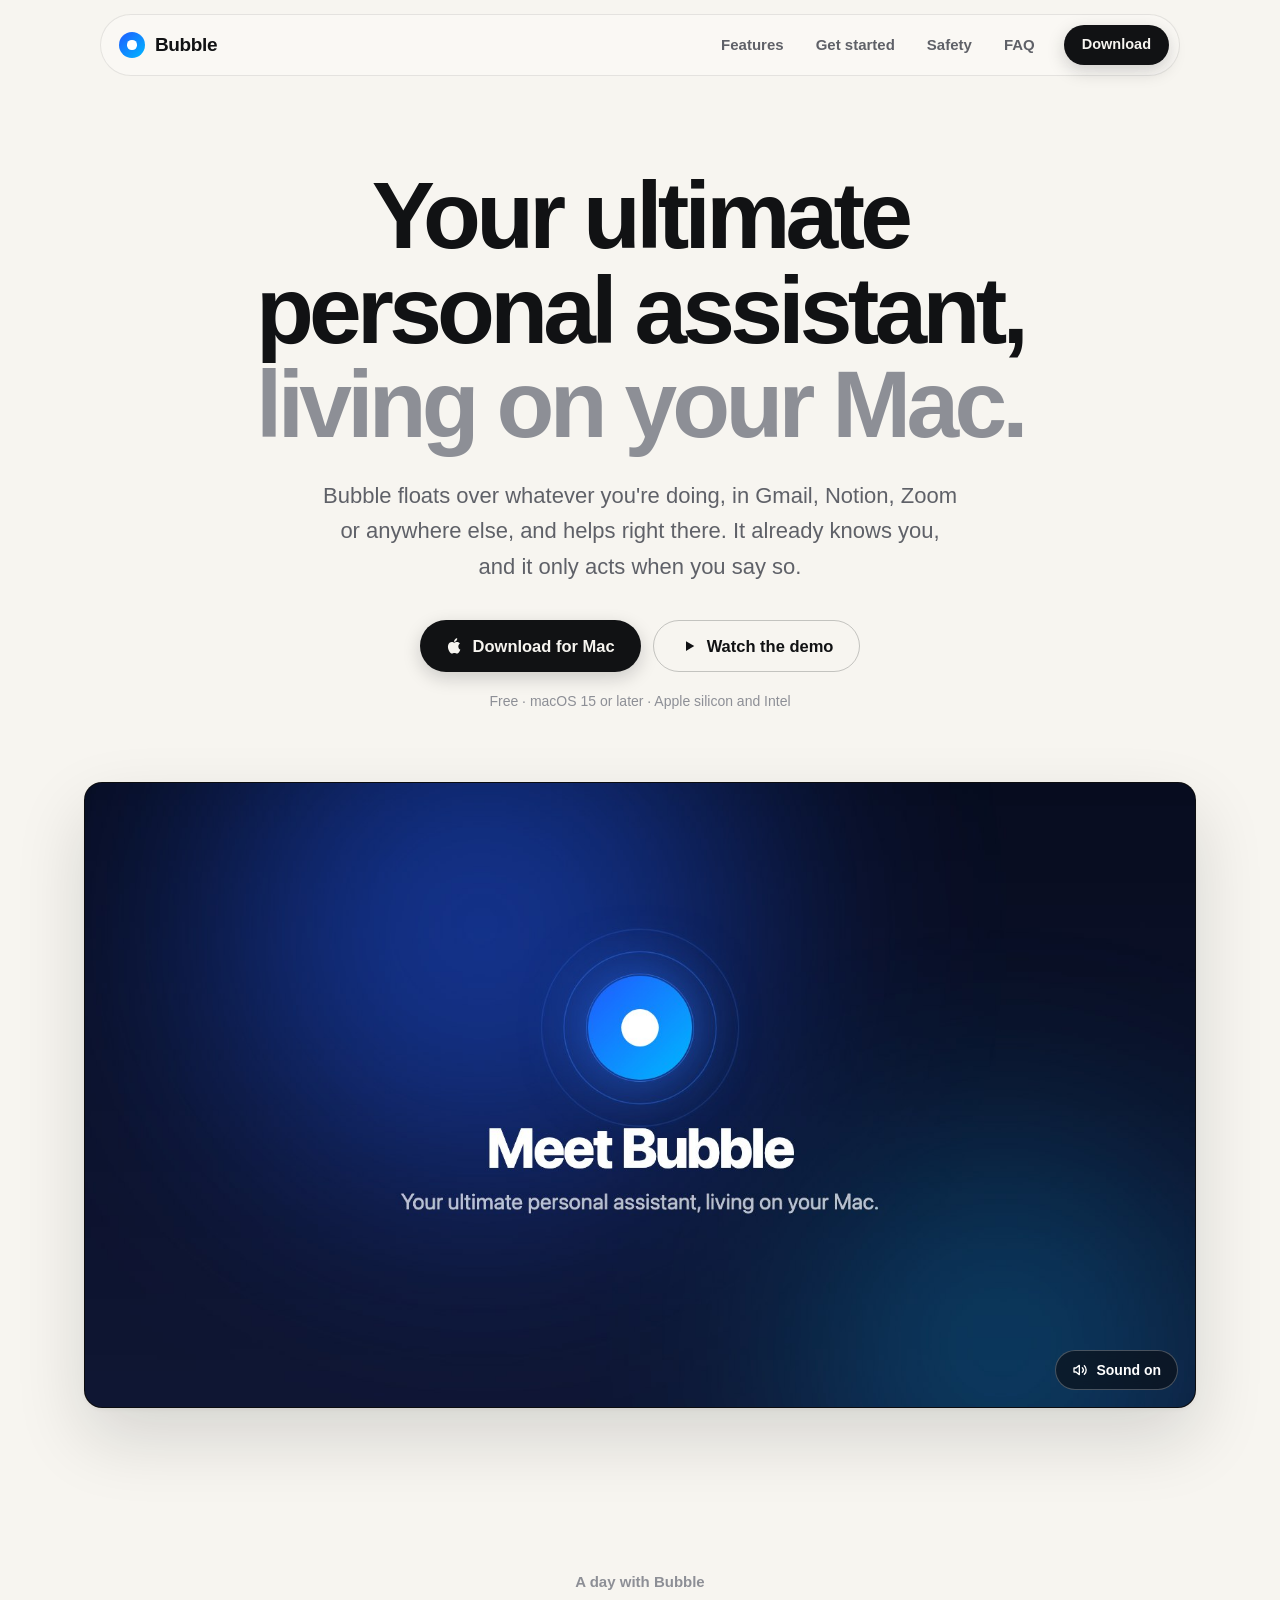
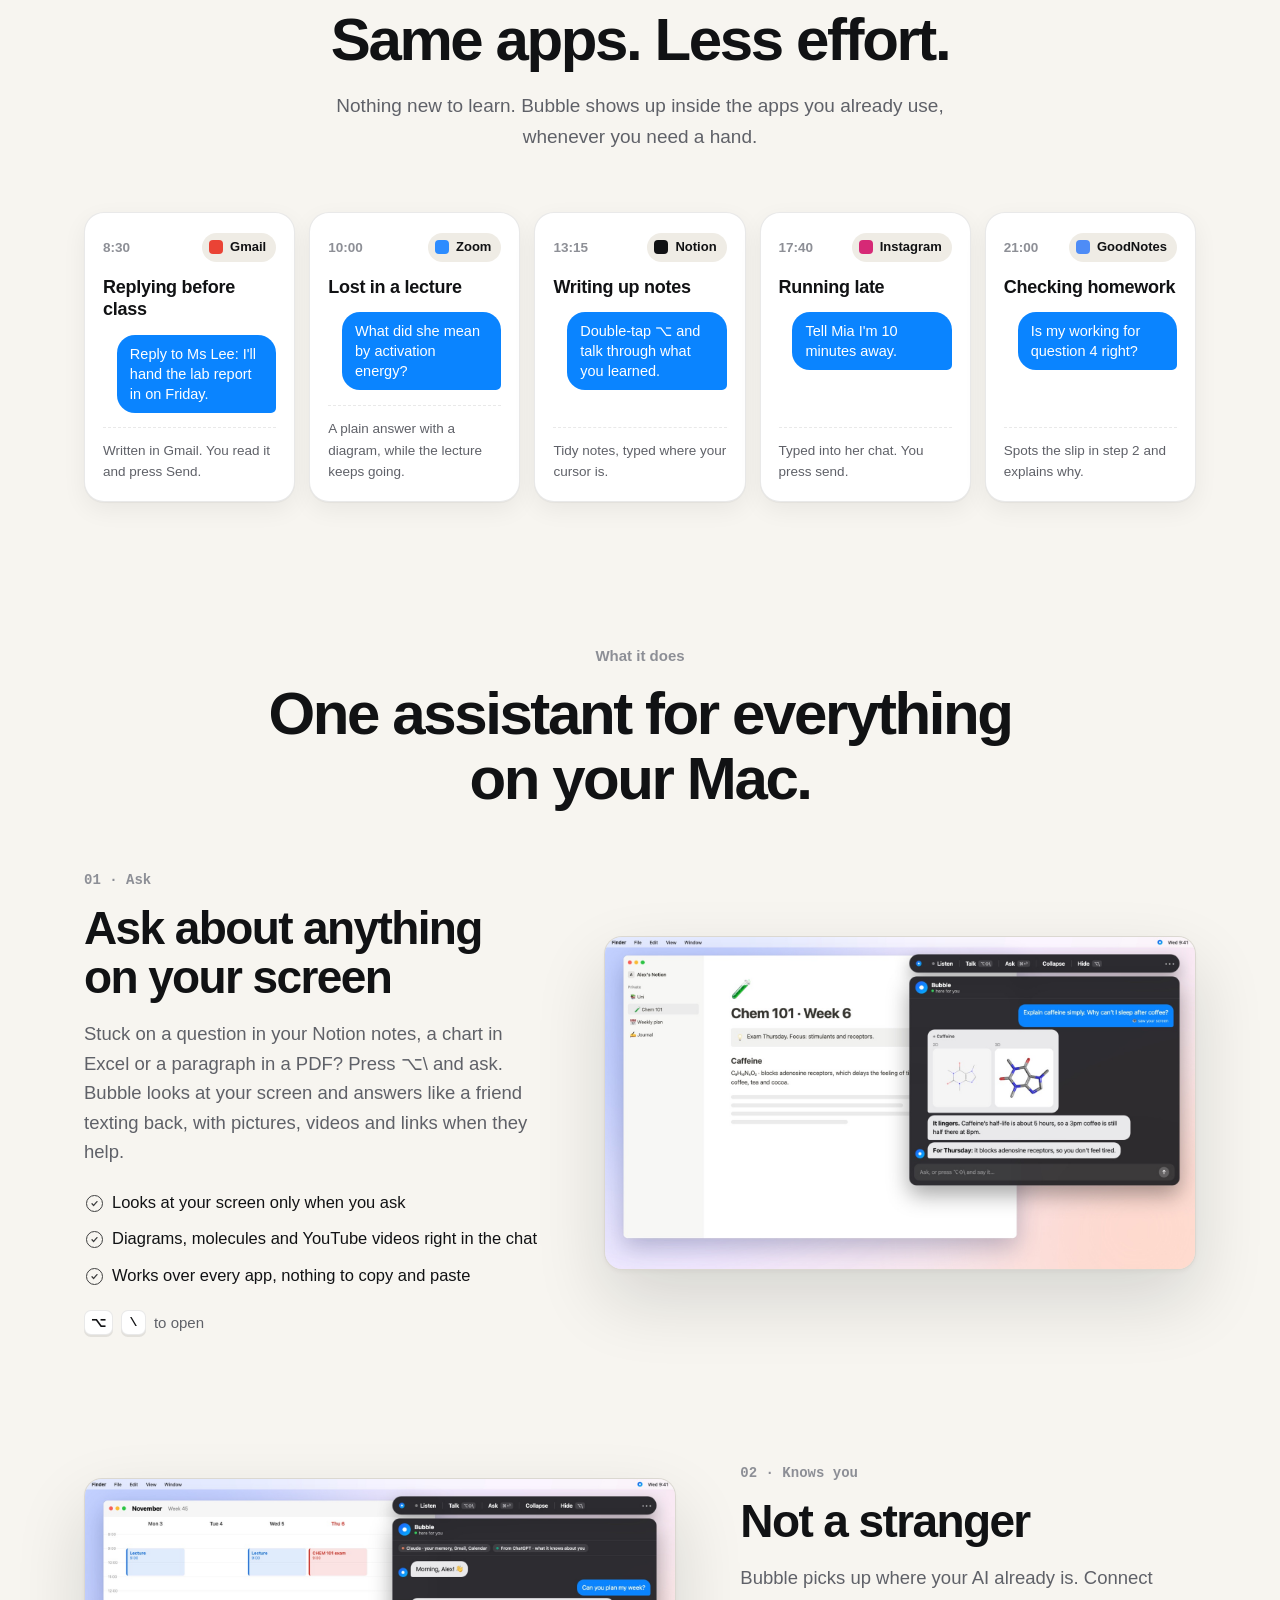
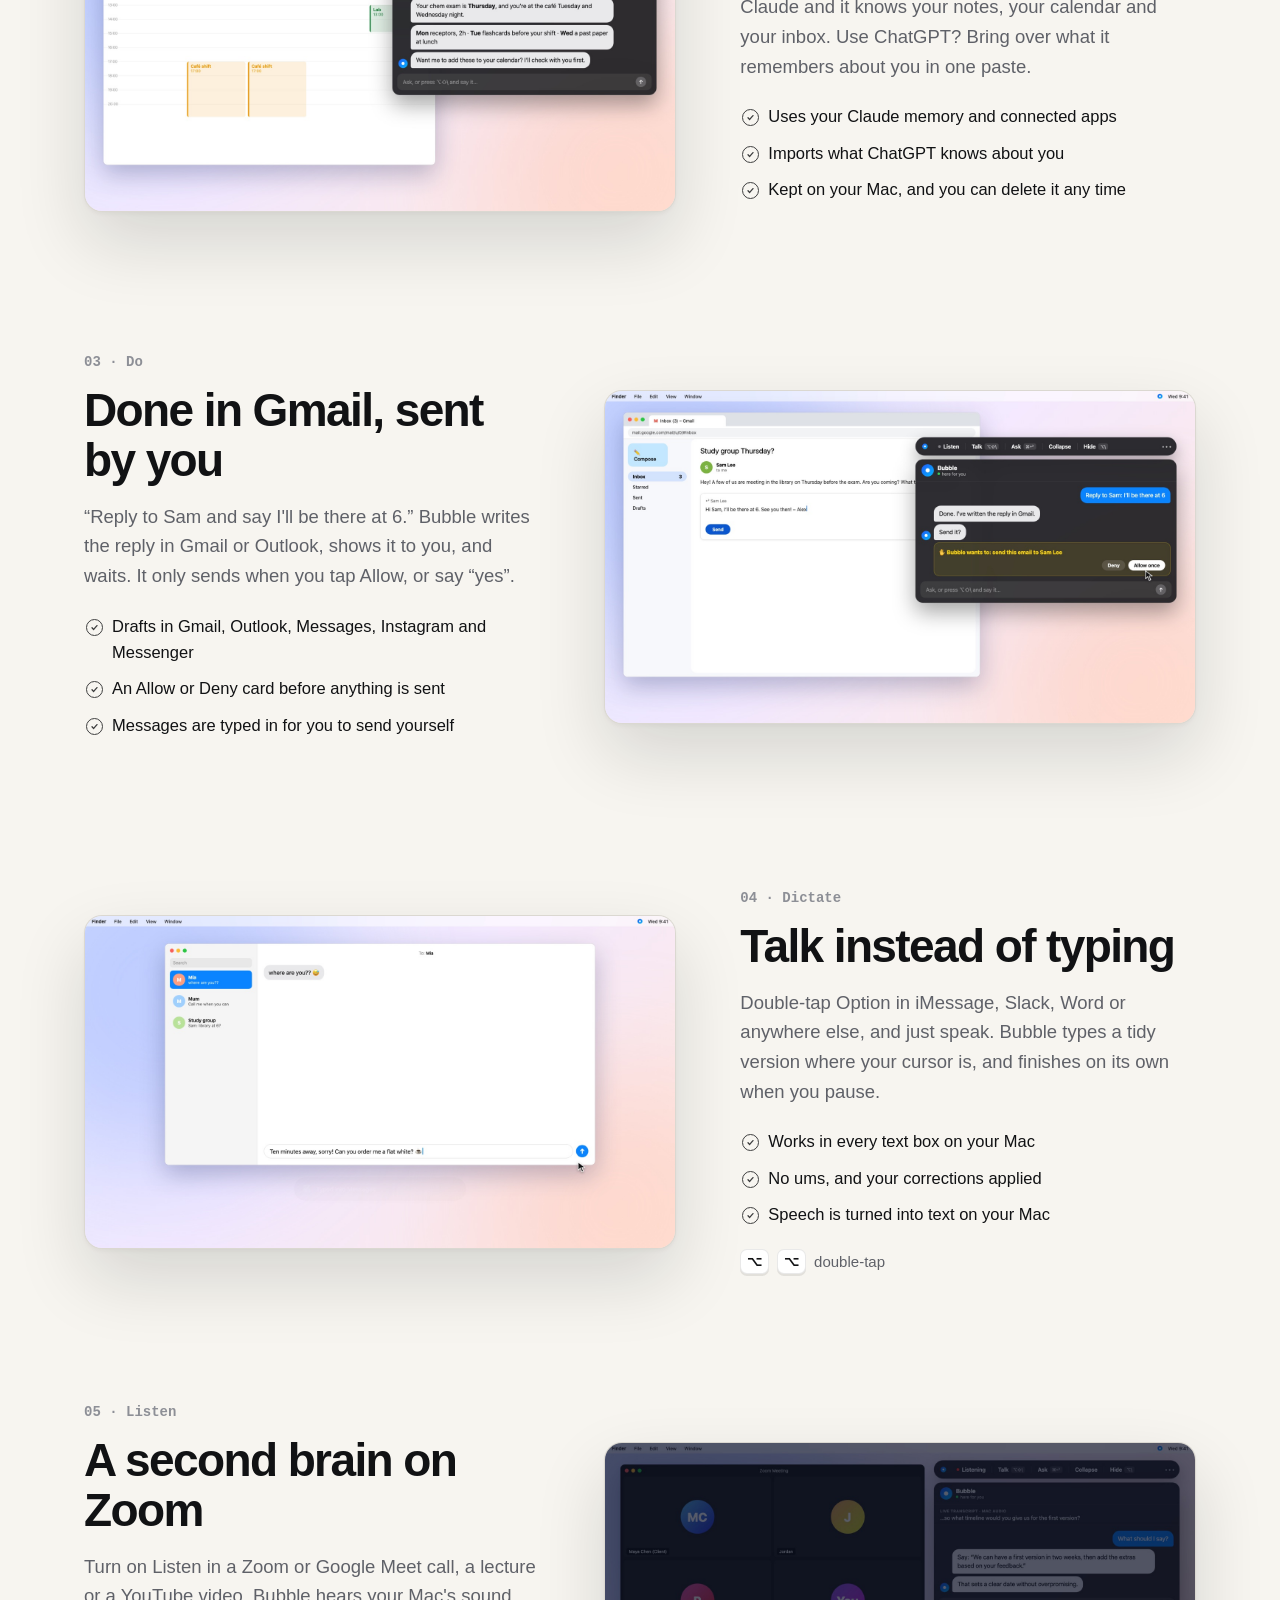
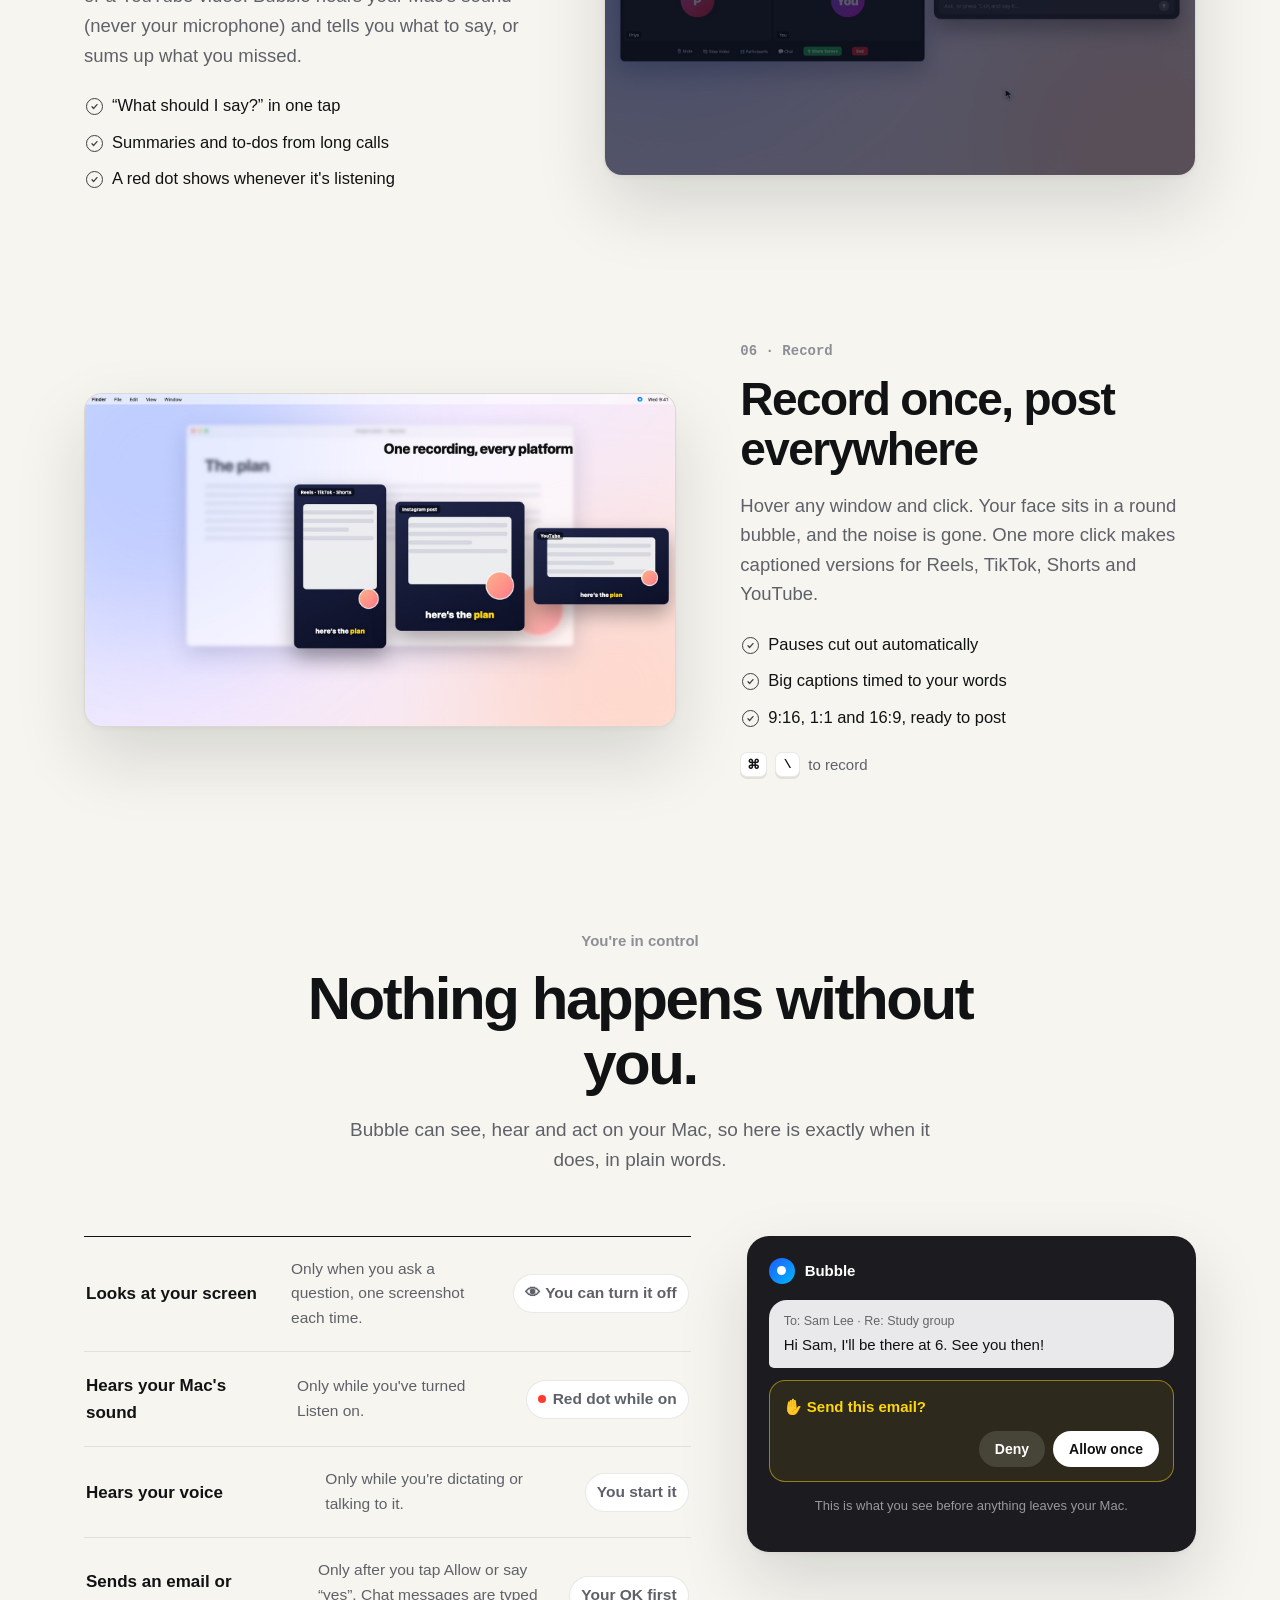
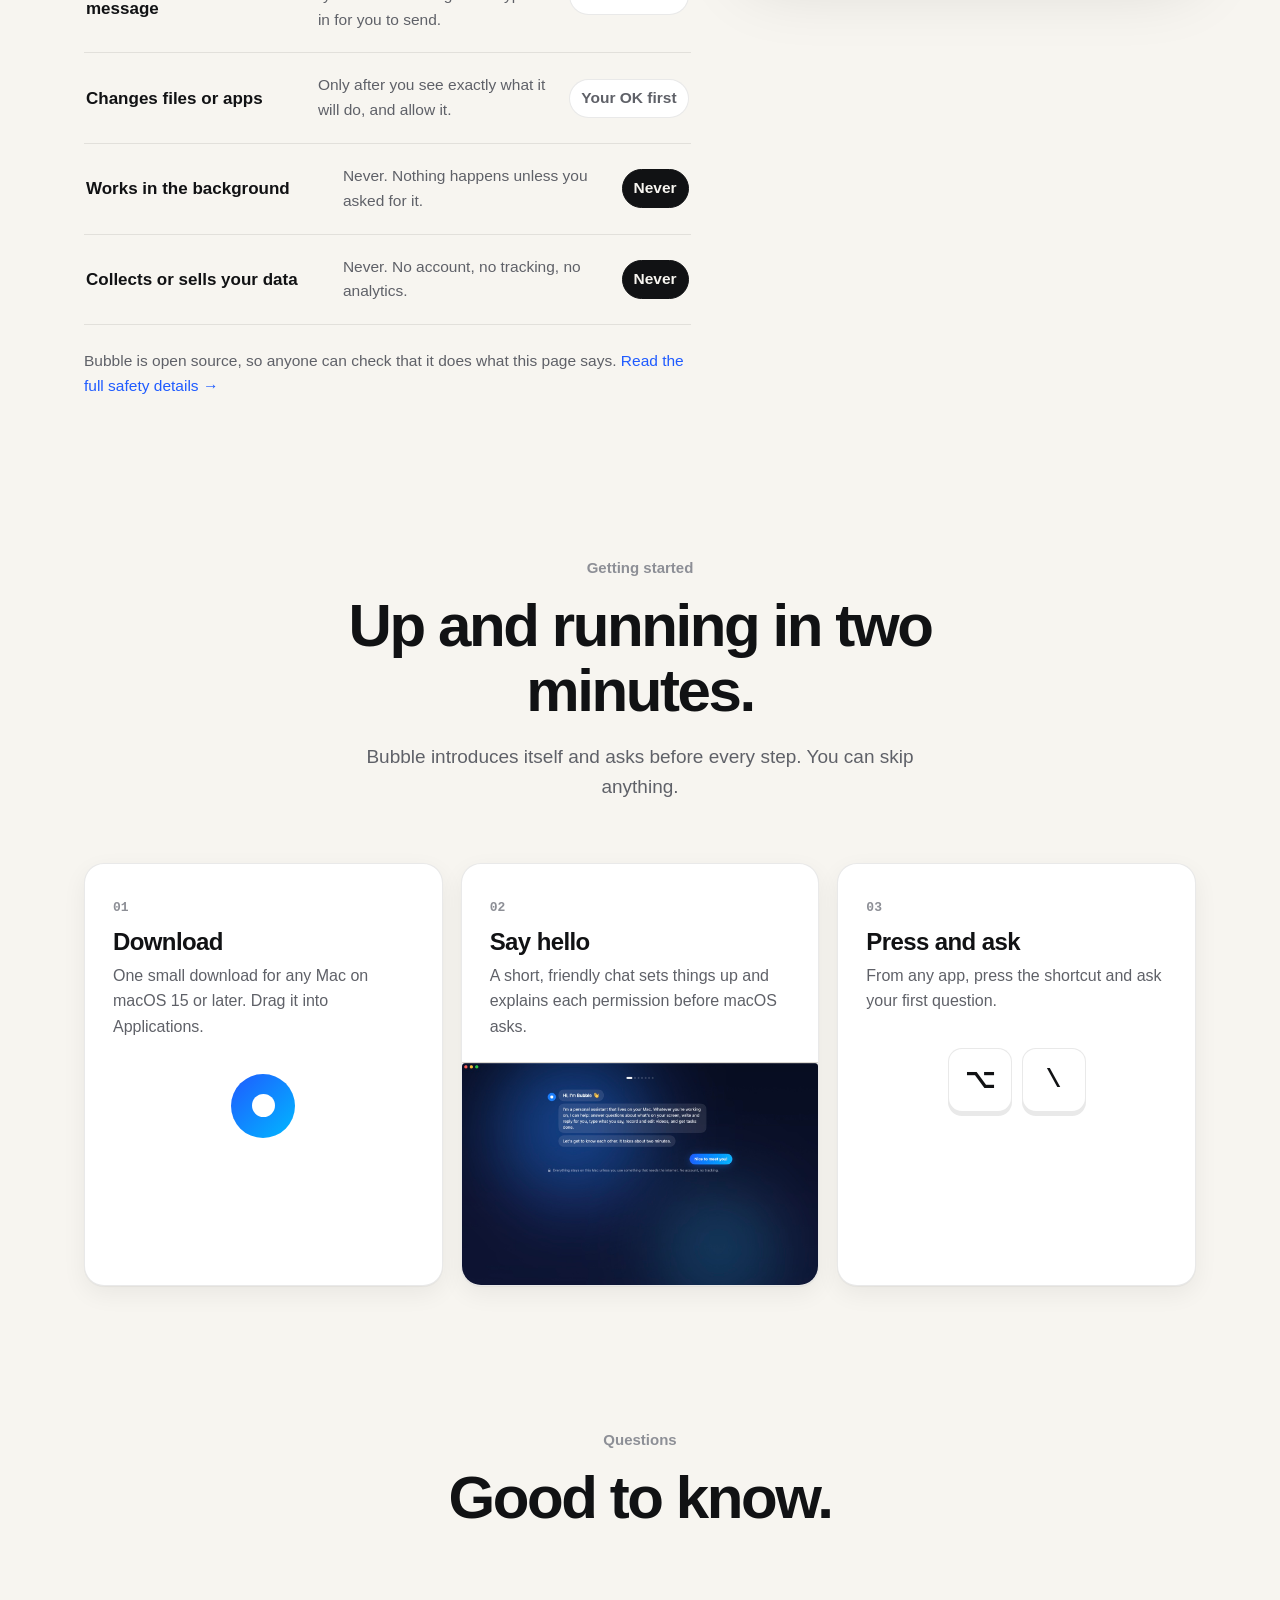
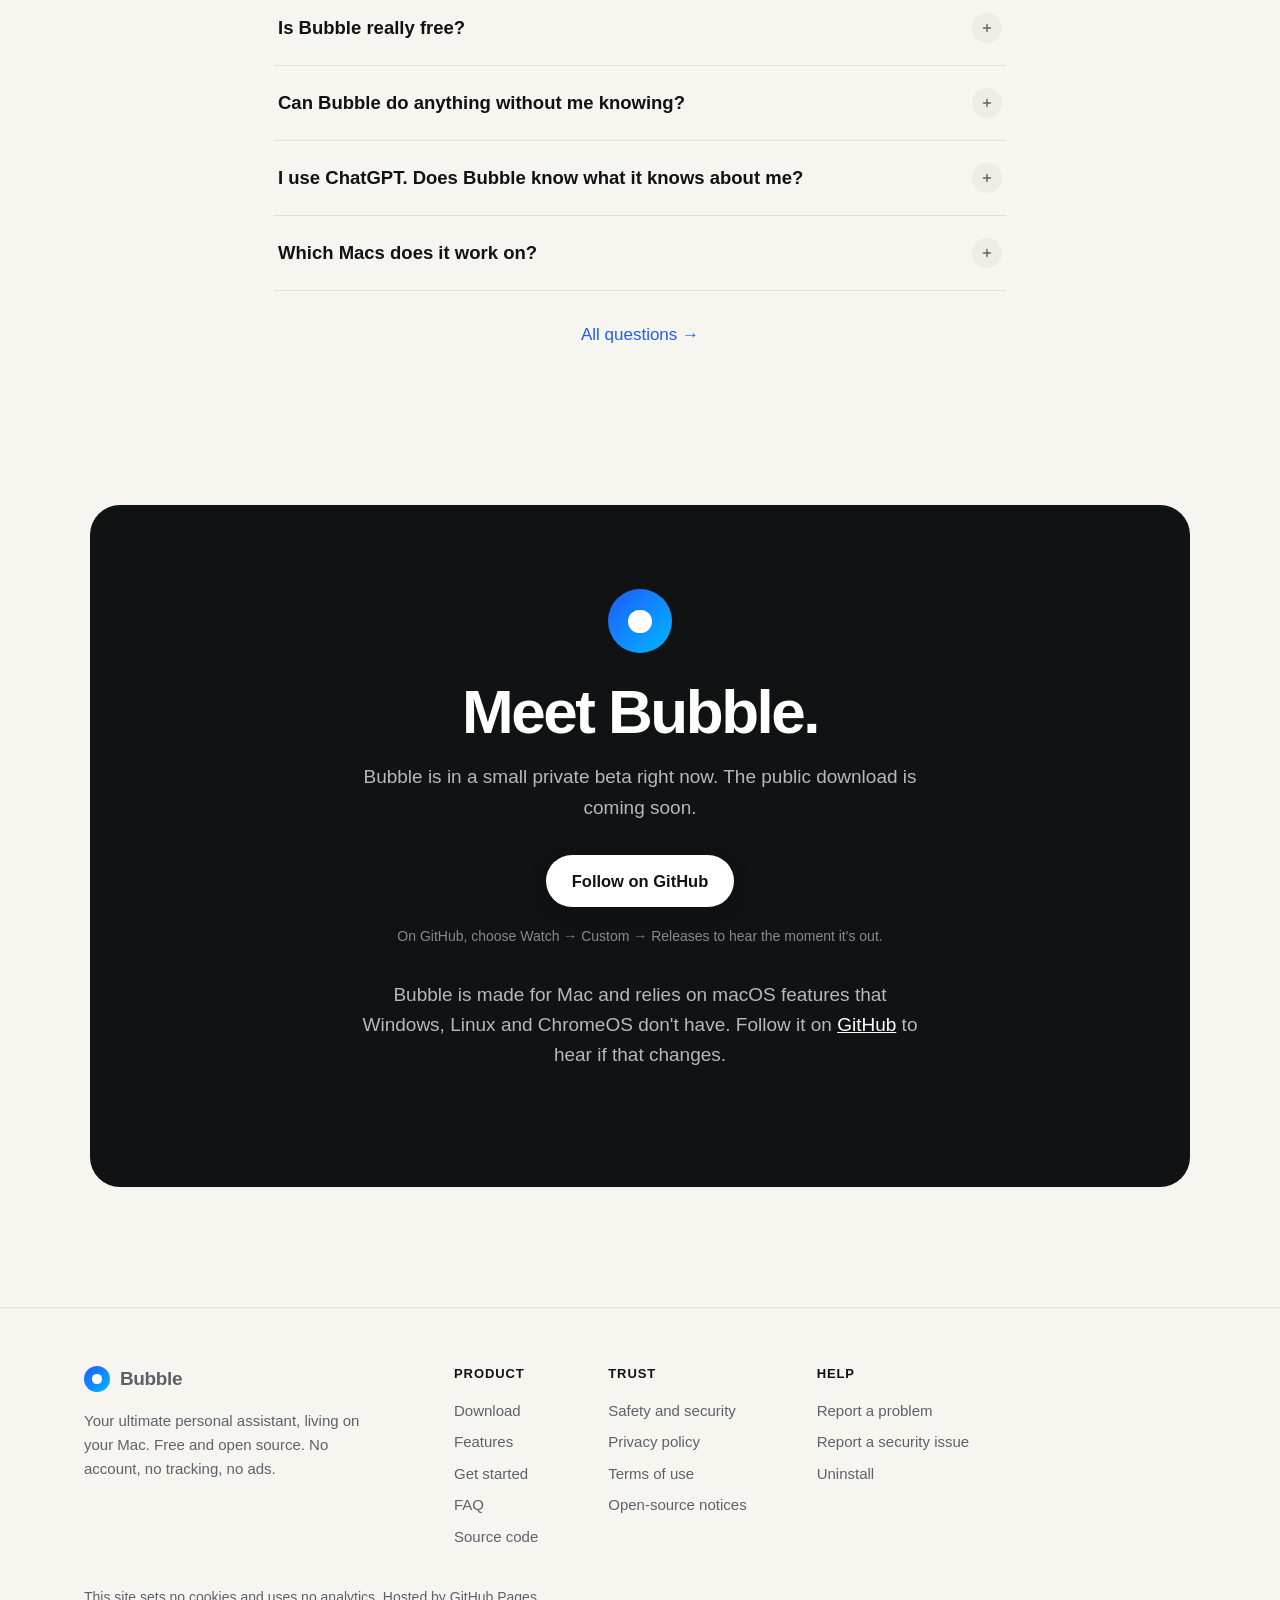
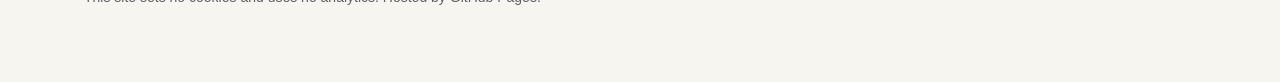
==== commit 2386f0dd: "Bubble 1.3.1 beta: pictures from your Mac show in the chat; the ultimate personal assistant Ask Bubb" ====
--- a/docs/index.html
+++ b/docs/index.html
@@ -3,13 +3,27 @@
 <head>
 <meta charset="utf-8">
 <meta name="viewport" content="width=device-width, initial-scale=1">
-<title>Bubble · Your personal assistant on your Mac</title>
-<meta name="description" content="Free, open-source personal assistant for your Mac: ask about your screen, get things done, type with your voice and record videos.">
+<title>Bubble · Your ultimate personal assistant on your Mac</title>
+<meta name="description" content="Ask about anything on your screen, get emails and tasks done, talk instead of typing and record in a click. Free, private and open source, for Mac.">
 <meta name="referrer" content="no-referrer">
-<meta name="theme-color" content="#070c1f">
+<meta name="theme-color" content="#f7f5f0">
+<link rel="canonical" href="https://harryngu.github.io/bubble/">
+<meta property="og:type" content="website">
+<meta property="og:site_name" content="Bubble">
+<meta property="og:title" content="Bubble · Your ultimate personal assistant on your Mac">
+<meta property="og:description" content="Ask about anything on your screen, get emails and tasks done, talk instead of typing and record in a click. Free, private and open source, for Mac.">
+<meta property="og:url" content="https://harryngu.github.io/bubble/">
+<meta property="og:image" content="https://harryngu.github.io/bubble/assets/og.png?v=2">
+<meta property="og:image:width" content="1200">
+<meta property="og:image:height" content="630">
+<meta property="og:image:alt" content="Bubble, your ultimate personal assistant living on your Mac, answering a question in a floating chat">
+<meta name="twitter:card" content="summary_large_image">
+<meta name="twitter:title" content="Bubble · Your ultimate personal assistant on your Mac">
+<meta name="twitter:description" content="Ask about anything on your screen, get emails and tasks done, talk instead of typing and record in a click. Free, private and open source, for Mac.">
+<meta name="twitter:image" content="https://harryngu.github.io/bubble/assets/og.png?v=2">
 <meta http-equiv="Content-Security-Policy" content="default-src 'self'; img-src 'self' data:; media-src 'self'; style-src 'self' 'unsafe-inline'; script-src 'self'; connect-src 'self'; base-uri 'self'; form-action 'none'">
 <link rel="icon" href="assets/favicon.png">
-<link rel="stylesheet" href="assets/style.css?v=5">
+<link rel="stylesheet" href="assets/style.css?v=6">
 </head>
 <body>
 <div class="nav-shell">
@@ -25,7 +39,7 @@
 
 <section class="hero">
 <div class="wrap">
-<h1 class="rise">Your personal assistant,<br><span class="quiet">living on your Mac.</span></h1>
+<h1 class="rise">Your ultimate<br>personal assistant,<br><span class="quiet">living on your Mac.</span></h1>
 <p class="lede rise" style="--d:.08s">Bubble floats over whatever you're doing, in Gmail, Notion, Zoom or anywhere else, and helps right there. It already knows you, and it only acts when you say so.</p>
 <div class="actions rise" style="--d:.14s">
 <a class="btn primary" href="#download"><svg viewBox="0 0 24 24" fill="currentColor"><path d="M16.4 12.6c0-2.6 2.1-3.8 2.2-3.9-1.2-1.8-3.1-2-3.7-2-1.6-.2-3.1.9-3.9.9-.8 0-2-.9-3.4-.9-1.7 0-3.3 1-4.2 2.6-1.8 3.1-.5 7.7 1.3 10.2.9 1.2 1.9 2.6 3.2 2.6 1.3-.1 1.8-.8 3.3-.8 1.6 0 2 .8 3.4.8 1.4 0 2.3-1.3 3.1-2.5 1-1.4 1.4-2.8 1.4-2.9-.1 0-2.7-1-2.7-4.1zM13.9 5c.7-.9 1.2-2 1-3.2-1 0-2.3.7-3 1.6-.7.8-1.3 2-1.1 3.1 1.1.1 2.3-.6 3.1-1.5z"/></svg>Download for Mac</a>
@@ -125,11 +139,11 @@
 
 </main>
 <footer class="site"><div class="wrap"><div class="cols">
-<div><a class="brand" href="index.html"><span class="logo"></span>Bubble</a><p style="max-width:300px">Your personal assistant, living on your Mac. Free and open source. No account, no tracking, no ads.</p></div>
+<div><a class="brand" href="index.html"><span class="logo"></span>Bubble</a><p style="max-width:300px">Your ultimate personal assistant, living on your Mac. Free and open source. No account, no tracking, no ads.</p></div>
 <div><h4>Product</h4><ul><li><a href="index.html#download">Download</a></li><li><a href="index.html#features">Features</a></li><li><a href="get-started.html">Get started</a></li><li><a href="faq.html">FAQ</a></li><li><a href="https://github.com/HarryNGU/bubble">Source code</a></li></ul></div>
 <div><h4>Trust</h4><ul><li><a href="security.html">Safety and security</a></li><li><a href="privacy.html">Privacy policy</a></li><li><a href="terms.html">Terms of use</a></li><li><a href="notices.html">Open-source notices</a></li></ul></div>
 <div><h4>Help</h4><ul><li><a href="https://github.com/HarryNGU/bubble/issues">Report a problem</a></li><li><a href="https://github.com/HarryNGU/bubble/security/advisories/new">Report a security issue</a></li><li><a href="get-started.html#uninstall">Uninstall</a></li></ul></div>
 </div><p style="margin-top:34px;font-size:14px">This site sets no cookies and uses no analytics. Hosted by GitHub Pages.</p></div></footer>
-<script src="assets/site.js?v=5"></script>
+<script src="assets/site.js?v=6"></script>
 </body>
 </html>
